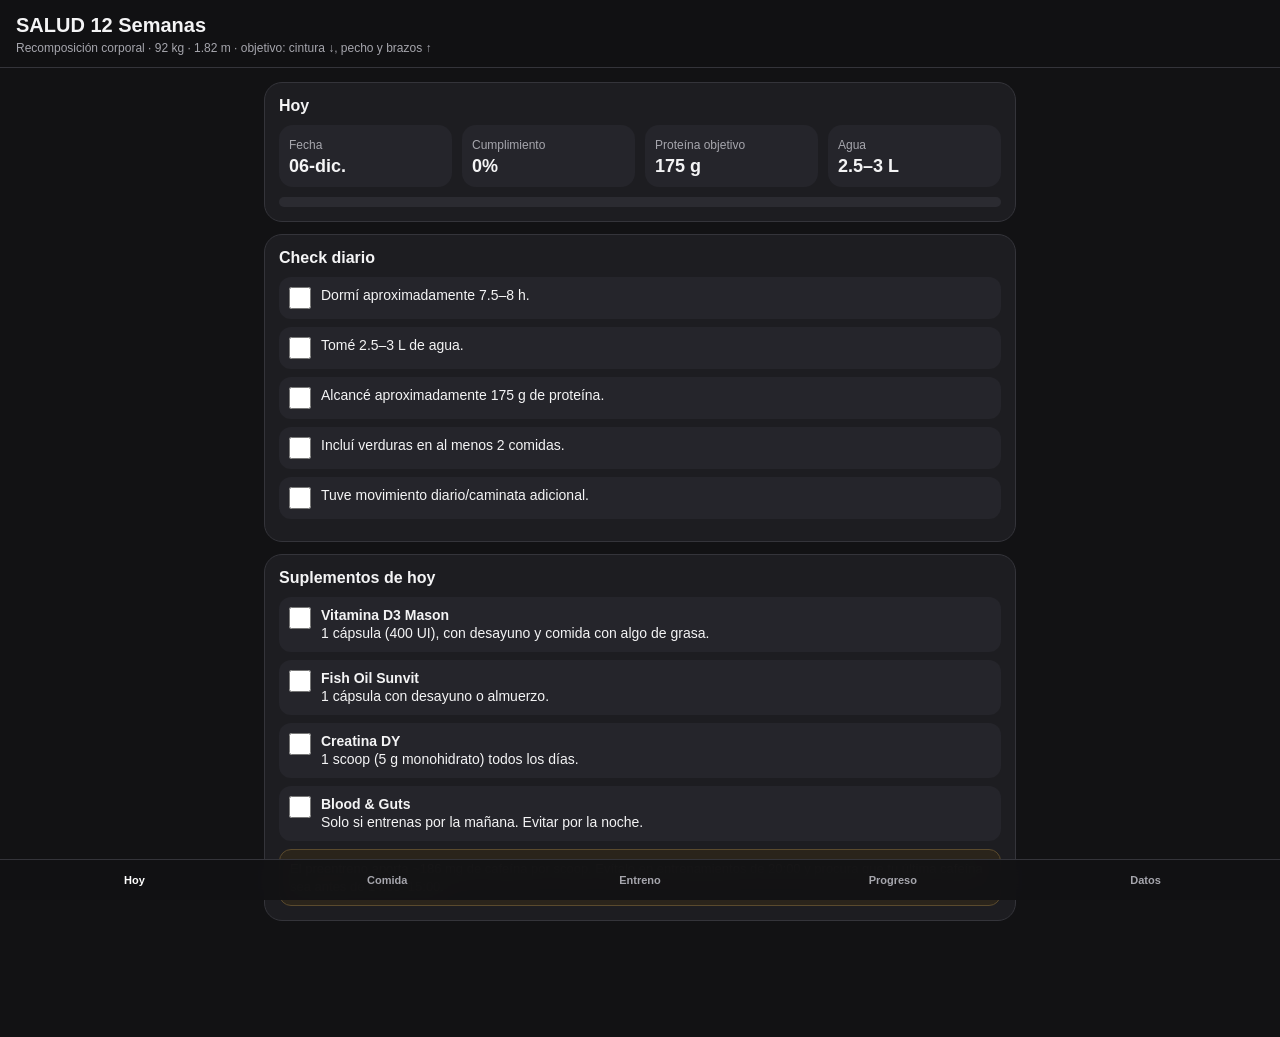
==== index.html @ 6700e254 "Add files via upload" ====
<!doctype html>
<html lang="es">
<head>
<meta charset="utf-8">
<meta name="viewport" content="width=device-width, initial-scale=1, viewport-fit=cover">
<meta name="theme-color" content="#121214">
<link rel="manifest" href="manifest.json">
<link rel="apple-touch-icon" href="icon-192.png">
<title>SALUD 12 Semanas</title>
<style>
:root{
  --bg:#121214; --card:#1d1d21; --card2:#25252b; --text:#f4f4f5; --muted:#a6a6ad;
  --line:#34343a; --accent:#f1f1f1; --good:#c8f7c5; --warn:#ffe39a; --bad:#ffb1b1;
}
*{box-sizing:border-box}
body{margin:0;font-family:-apple-system,BlinkMacSystemFont,"Segoe UI",Roboto,Arial,sans-serif;background:var(--bg);color:var(--text);padding-bottom:90px}
header{position:sticky;top:0;z-index:10;background:rgba(18,18,20,.94);backdrop-filter:blur(12px);padding:calc(14px + env(safe-area-inset-top)) 16px 12px;border-bottom:1px solid var(--line)}
h1{font-size:20px;margin:0 0 4px}
.small{font-size:12px;color:var(--muted)}
main{padding:14px;max-width:780px;margin:auto}
.card{background:var(--card);border:1px solid var(--line);border-radius:18px;padding:14px;margin-bottom:12px}
.card h2{font-size:16px;margin:0 0 10px}
.grid{display:grid;grid-template-columns:repeat(2,1fr);gap:10px}
.grid3{display:grid;grid-template-columns:repeat(3,1fr);gap:8px}
.metric{background:var(--card2);border-radius:14px;padding:10px}
.metric b{display:block;font-size:18px;margin-top:3px}
label{display:block;font-size:13px;color:var(--muted);margin-bottom:5px}
input,select,textarea,button{font:inherit}
input,select,textarea{width:100%;background:#161619;color:var(--text);border:1px solid var(--line);border-radius:12px;padding:11px}
textarea{min-height:76px}
button{border:0;border-radius:12px;padding:11px 14px;background:var(--accent);color:#111;font-weight:700}
button.secondary{background:#2d2d33;color:var(--text);border:1px solid var(--line)}
.row{display:flex;gap:8px;align-items:center}
.row>*{flex:1}
.check{display:flex;align-items:flex-start;gap:10px;background:var(--card2);padding:10px;border-radius:12px;margin:8px 0}
.check input{width:22px;height:22px;margin:0;flex:0 0 auto}
.check span{font-size:14px;line-height:1.25}
.badge{display:inline-block;border-radius:999px;padding:4px 8px;font-size:11px;background:#303038;color:#ddd}
.badge.warn{background:#4b4022;color:var(--warn)}
.progress{height:10px;background:#2b2b31;border-radius:999px;overflow:hidden}
.progress>div{height:100%;background:#f2f2f2;width:0}
.nav{position:fixed;left:0;right:0;bottom:0;background:rgba(18,18,20,.96);backdrop-filter:blur(12px);border-top:1px solid var(--line);display:grid;grid-template-columns:repeat(5,1fr);padding:8px 8px calc(8px + env(safe-area-inset-bottom));z-index:20}
.nav button{background:transparent;color:var(--muted);padding:6px 2px;font-size:11px}
.nav button.active{color:white}
.section{display:none}.section.active{display:block}
table{width:100%;border-collapse:collapse;font-size:13px}
th,td{padding:8px 6px;border-bottom:1px solid var(--line);text-align:left;vertical-align:top}
canvas{width:100%;height:180px;background:#161619;border-radius:12px}
.notice{font-size:13px;line-height:1.35;background:#2a241b;color:#ffe4a8;border:1px solid #5a4a2d;border-radius:12px;padding:10px}
.ok{font-size:13px;line-height:1.35;background:#1d2b1f;color:#d4ffd2;border:1px solid #315737;border-radius:12px;padding:10px}
hr{border:0;border-top:1px solid var(--line);margin:12px 0}
@media(min-width:700px){.grid{grid-template-columns:repeat(4,1fr)}}
</style>
</head>
<body>
<header>
  <h1>SALUD 12 Semanas</h1>
  <div class="small">Recomposición corporal · 92 kg · 1.82 m · objetivo: cintura ↓, pecho y brazos ↑</div>
</header>

<main>
<section id="inicio" class="section active">
  <div class="card">
    <h2>Hoy</h2>
    <div class="grid">
      <div class="metric"><span class="small">Fecha</span><b id="todayLabel">—</b></div>
      <div class="metric"><span class="small">Cumplimiento</span><b id="scoreTxt">0%</b></div>
      <div class="metric"><span class="small">Proteína objetivo</span><b>175 g</b></div>
      <div class="metric"><span class="small">Agua</span><b>2.5–3 L</b></div>
    </div>
    <div style="margin-top:10px" class="progress"><div id="scoreBar"></div></div>
  </div>

  <div class="card">
    <h2>Check diario</h2>
    <div class="check"><input type="checkbox" data-check="sleep"><span>Dormí aproximadamente 7.5–8 h.</span></div>
    <div class="check"><input type="checkbox" data-check="water"><span>Tomé 2.5–3 L de agua.</span></div>
    <div class="check"><input type="checkbox" data-check="protein"><span>Alcancé aproximadamente 175 g de proteína.</span></div>
    <div class="check"><input type="checkbox" data-check="vegetables"><span>Incluí verduras en al menos 2 comidas.</span></div>
    <div class="check"><input type="checkbox" data-check="steps"><span>Tuve movimiento diario/caminata adicional.</span></div>
  </div>

  <div class="card">
    <h2>Suplementos de hoy</h2>
    <div class="check"><input type="checkbox" data-check="d3"><span><b>Vitamina D3 Mason</b><br>1 cápsula (400 UI), con desayuno y comida con algo de grasa.</span></div>
    <div class="check"><input type="checkbox" data-check="fish"><span><b>Fish Oil Sunvit</b><br>1 cápsula con desayuno o almuerzo.</span></div>
    <div class="check"><input type="checkbox" data-check="creatine"><span><b>Creatina DY</b><br>1 scoop (5 g monohidrato) todos los días.</span></div>
    <div id="preWorkoutCard" class="check"><input type="checkbox" data-check="pre"><span><b>Blood & Guts</b><br>Solo si entrenas por la mañana. Evitar por la noche.</span></div>
    <div class="notice">El preentreno aporta ~186 mg de cafeína por scoop. Evítalo en entrenamientos de 20:00 y procura que tu última cafeína sea antes de 14:00–15:00.</div>
  </div>
</section>

<section id="alimentacion" class="section">
  <div class="card">
    <h2>Plan nutricional</h2>
    <div class="grid3">
      <div class="metric"><span class="small">Entreno</span><b>~2600</b><span class="small">kcal</span></div>
      <div class="metric"><span class="small">Descanso</span><b>~2400</b><span class="small">kcal</span></div>
      <div class="metric"><span class="small">Proteína</span><b>175 g</b><span class="small">diarios</span></div>
    </div>
    <p class="small">Punto de partida por 14 días. Ajusta solo según evolución de cintura, rendimiento y peso promedio.</p>
  </div>

  <div class="card">
    <h2>Plantilla diaria</h2>
    <table>
      <tr><th>Momento</th><th>Objetivo / ejemplo</th></tr>
      <tr><td>Preentreno AM</td><td>Plátano; opcional 1–2 tostadas si tienes hambre.</td></tr>
      <tr><td>Desayuno</td><td>3 huevos + 150–200 g claras + 60–80 g avena + fruta. Sin lactosa.</td></tr>
      <tr><td>Almuerzo</td><td>180–200 g proteína + arroz/papa/camote + verduras + grasa saludable.</td></tr>
      <tr><td>Colación</td><td>Atún, huevos, pollo/pavo o yogur alto en proteína sin lactosa.</td></tr>
      <tr><td>Cena</td><td>180–200 g proteína + verduras + carbohidrato moderado.</td></tr>
    </table>
  </div>

  <div class="card">
    <h2>Registro de hoy</h2>
    <label>Proteína estimada (g)</label><input id="proteinInput" type="number" min="0" max="300" placeholder="Ej. 170">
    <label style="margin-top:8px">Agua (L)</label><input id="waterInput" type="number" step="0.1" min="0" max="8" placeholder="Ej. 2.8">
    <label style="margin-top:8px">Notas de alimentación</label><textarea id="foodNotes" placeholder="Qué comiste, hambre, digestión, antojos..."></textarea>
    <button style="margin-top:10px" onclick="saveToday()">Guardar día</button>
  </div>
</section>

<section id="entreno" class="section">
  <div class="card">
    <h2>Sesión de hoy</h2>
    <div class="row">
      <div><label>Entrenamiento</label>
        <select id="workoutSelect" onchange="renderWorkout()">
          <option value="">Descanso / caminar</option>
          <option value="A">A · Pecho + tríceps</option>
          <option value="B">B · Piernas + abdomen</option>
          <option value="C">C · Espalda + bíceps</option>
          <option value="D">D · Pecho + brazos + piernas</option>
        </select>
      </div>
      <div><label>Horario</label>
        <select id="timeSelect" onchange="updatePreworkoutWarning()">
          <option value="am">07:00–09:00</option>
          <option value="pm">20:00–21:00</option>
        </select>
      </div>
    </div>
    <div id="pwWarn" class="ok" style="margin-top:10px">Entreno AM: el preentreno puede usarse si lo toleras.</div>
    <div id="workoutBox" style="margin-top:10px"></div>
  </div>

  <div class="card">
    <h2>Regla de progresión</h2>
    <p class="small">Semanas 1–2: técnica, deja 2–3 repeticiones en reserva. Semanas 3–6: suma repeticiones. Semana 7: descarga 30–40%. Semanas 8–11: segundo bloque. Semana 12: evaluación.</p>
    <div class="notice">Si reaparece dolor agudo en el hombro izquierdo, pérdida de fuerza o dolor nocturno, suspende el movimiento que lo provoca y busca evaluación profesional.</div>
  </div>
</section>

<section id="progreso" class="section">
  <div class="card">
    <h2>Registrar progreso</h2>
    <div class="row">
      <div><label>Peso (kg)</label><input id="weightInput" type="number" step="0.1" placeholder="92.0"></div>
      <div><label>Cintura (cm)</label><input id="waistInput" type="number" step="0.1" placeholder="75.0"></div>
    </div>
    <label style="margin-top:8px">Flexiones máximas con buena técnica</label><input id="pushupInput" type="number" min="0" placeholder="Ej. 18">
    <button style="margin-top:10px" onclick="addProgress()">Agregar registro</button>
  </div>
  <div class="card">
    <h2>Tendencia</h2>
    <canvas id="chart" width="700" height="220"></canvas>
    <div id="trendText" class="small" style="margin-top:8px">Aún no hay suficientes registros.</div>
  </div>
  <div class="card">
    <h2>Últimos registros</h2>
    <div id="history"></div>
  </div>
</section>

<section id="datos" class="section">
  <div class="card">
    <h2>Configuración</h2>
    <label>Meta de proteína (g/día)</label><input id="proteinTarget" type="number" value="175">
    <label style="margin-top:8px">Meta de agua (L/día)</label><input id="waterTarget" type="number" step="0.1" value="2.7">
    <button style="margin-top:10px" onclick="saveSettings()">Guardar metas</button>
  </div>
  <div class="card">
    <h2>Exportar / respaldo</h2>
    <p class="small">Los datos se guardan localmente en tu iPhone/navegador. Puedes descargar un respaldo JSON.</p>
    <div class="row">
      <button onclick="exportData()">Exportar</button>
      <button class="secondary" onclick="resetData()">Reiniciar</button>
    </div>
  </div>
  <div class="card">
    <h2>Medición de cintura</h2>
    <p class="small">Mide por la mañana, abdomen relajado, a la altura del ombligo, después de una exhalación normal. Haz 3 lecturas y usa el promedio.</p>
  </div>
</section>
</main>

<div class="nav">
  <button class="active" data-tab="inicio">Hoy</button>
  <button data-tab="alimentacion">Comida</button>
  <button data-tab="entreno">Entreno</button>
  <button data-tab="progreso">Progreso</button>
  <button data-tab="datos">Datos</button>
</div>

<script>
const workouts = {
 A:[
  ["Flexiones","4 × 8–20"],["Press de piso con mancuernas","4 × 10–15"],["Flexiones con pies elevados","3 × 8–15"],
  ["Press cerrado con mancuernas/barra","3 × 10–15"],["Flexiones cerradas","3 × 8–15"],["Crunch inverso","3 × 12–20"]
 ],
 B:[
  ["Sentadilla goblet","4 × 12–20"],["Peso muerto rumano","4 × 10–15"],["Bulgarian split squat","3 × 8–12/pierna"],
  ["Puente de glúteo","3 × 15–20"],["Pantorrillas","4 × 15–25"],["Plancha","3 × 30–60 s"],["Crunch inverso","3 × 12–20"]
 ],
 C:[
  ["Remo a una mano","4 × 10–15"],["Remo con barra","4 × 10–15"],["Curl mancuernas","4 × 8–15"],
  ["Curl martillo","3 × 8–12"],["Curl con barra","3 × 10–15"],["Flexiones escapulares","3 × 12–15"],["Plancha lateral","3 × 30–45 s/lado"]
 ],
 D:[
  ["Flexiones lentas (3 s bajada)","4 × 10–20"],["Press de piso con mancuernas","3 × 12–20"],["Bulgarian split squat","3 × 10–15/pierna"],
  ["Peso muerto rumano","3 × 12–15"],["Curl bíceps","3 × 10–15"],["Flexiones cerradas","3 × 8–15"],["Core","3 series"]
 ]
};

const key = d => "salud_day_"+d;
const isoToday = () => new Date().toISOString().slice(0,10);

function loadDay(){
 const d=isoToday(), data=JSON.parse(localStorage.getItem(key(d))||"{}");
 document.getElementById("todayLabel").textContent=new Date().toLocaleDateString("es-PE",{day:"2-digit",month:"short"});
 document.querySelectorAll("[data-check]").forEach(el=>el.checked=!!data.checks?.[el.dataset.check]);
 document.getElementById("proteinInput").value=data.protein||"";
 document.getElementById("waterInput").value=data.water||"";
 document.getElementById("foodNotes").value=data.notes||"";
 document.getElementById("workoutSelect").value=data.workout||"";
 document.getElementById("timeSelect").value=data.time||"am";
 updateScore();
 renderWorkout();
 updatePreworkoutWarning();
}
function currentDayData(){
 const d=isoToday(), old=JSON.parse(localStorage.getItem(key(d))||"{}");
 const checks={};
 document.querySelectorAll("[data-check]").forEach(el=>checks[el.dataset.check]=el.checked);
 return {...old,checks,
   protein:+document.getElementById("proteinInput").value||0,
   water:+document.getElementById("waterInput").value||0,
   notes:document.getElementById("foodNotes").value,
   workout:document.getElementById("workoutSelect").value,
   time:document.getElementById("timeSelect").value
 };
}
function saveToday(){
 localStorage.setItem(key(isoToday()),JSON.stringify(currentDayData()));
 updateScore(); alert("Día guardado.");
}
document.addEventListener("change",e=>{
 if(e.target.matches("[data-check]")){
  localStorage.setItem(key(isoToday()),JSON.stringify(currentDayData())); updateScore();
 }
});
function updateScore(){
 const all=[...document.querySelectorAll("[data-check]")], done=all.filter(x=>x.checked).length;
 const pct=Math.round(done/all.length*100);
 document.getElementById("scoreTxt").textContent=pct+"%";
 document.getElementById("scoreBar").style.width=pct+"%";
}
function renderWorkout(){
 const w=document.getElementById("workoutSelect").value, box=document.getElementById("workoutBox");
 if(!w){box.innerHTML='<div class="small">Día de descanso: caminata suave y movilidad.</div>';return}
 box.innerHTML='<table><tr><th>Ejercicio</th><th>Trabajo</th></tr>'+workouts[w].map(x=>`<tr><td>${x[0]}</td><td>${x[1]}</td></tr>`).join("")+'</table>';
}
function updatePreworkoutWarning(){
 const pm=document.getElementById("timeSelect").value==="pm";
 const el=document.getElementById("pwWarn");
 el.className=pm?"notice":"ok";
 el.textContent=pm?"Entreno PM: no uses Blood & Guts; puede interferir con tu sueño.":"Entreno AM: el preentreno puede usarse si lo toleras.";
}
function addProgress(){
 const rec={date:isoToday(),weight:+document.getElementById("weightInput").value||null,waist:+document.getElementById("waistInput").value||null,pushups:+document.getElementById("pushupInput").value||null};
 if(!rec.weight && !rec.waist && !rec.pushups){alert("Ingresa al menos un dato.");return}
 const arr=JSON.parse(localStorage.getItem("salud_progress")||"[]");
 arr.push(rec); localStorage.setItem("salud_progress",JSON.stringify(arr));
 document.getElementById("weightInput").value=""; document.getElementById("waistInput").value=""; document.getElementById("pushupInput").value="";
 renderProgress();
}
function renderProgress(){
 const arr=JSON.parse(localStorage.getItem("salud_progress")||"[]").slice(-12);
 document.getElementById("history").innerHTML=arr.length?'<table><tr><th>Fecha</th><th>kg</th><th>cm</th><th>Flex.</th></tr>'+arr.slice().reverse().map(r=>`<tr><td>${r.date}</td><td>${r.weight??"—"}</td><td>${r.waist??"—"}</td><td>${r.pushups??"—"}</td></tr>`).join("")+'</table>':'<div class="small">Sin registros.</div>';
 drawChart(arr);
 const valid=arr.filter(r=>r.waist);
 if(valid.length>=2){
  const diff=(valid[valid.length-1].waist-valid[0].waist).toFixed(1);
  document.getElementById("trendText").textContent=`Cambio de cintura en registros visibles: ${diff>0?"+":""}${diff} cm.`;
 }
}
function drawChart(arr){
 const c=document.getElementById("chart"),ctx=c.getContext("2d");
 ctx.clearRect(0,0,c.width,c.height); ctx.fillStyle="#161619"; ctx.fillRect(0,0,c.width,c.height);
 const vals=arr.filter(r=>r.waist).map(r=>r.waist);
 if(vals.length<2){ctx.fillStyle="#a6a6ad";ctx.font="18px sans-serif";ctx.fillText("Registra al menos 2 medidas de cintura",40,110);return}
 const min=Math.min(...vals)-1,max=Math.max(...vals)+1,pad=40;
 ctx.strokeStyle="#555";ctx.beginPath();ctx.moveTo(pad,pad);ctx.lineTo(pad,c.height-pad);ctx.lineTo(c.width-pad,c.height-pad);ctx.stroke();
 ctx.strokeStyle="#f4f4f5";ctx.lineWidth=3;ctx.beginPath();
 vals.forEach((v,i)=>{const x=pad+i*(c.width-2*pad)/(vals.length-1);const y=c.height-pad-(v-min)*(c.height-2*pad)/(max-min);i?ctx.lineTo(x,y):ctx.moveTo(x,y)});
 ctx.stroke();
}
function saveSettings(){
 localStorage.setItem("salud_settings",JSON.stringify({protein:+document.getElementById("proteinTarget").value,water:+document.getElementById("waterTarget").value})); alert("Metas guardadas.");
}
function exportData(){
 const payload={progress:JSON.parse(localStorage.getItem("salud_progress")||"[]"),settings:JSON.parse(localStorage.getItem("salud_settings")||"{}"),days:{}};
 for(let i=0;i<localStorage.length;i++){const k=localStorage.key(i);if(k.startsWith("salud_day_"))payload.days[k.replace("salud_day_","")]=JSON.parse(localStorage.getItem(k))}
 const blob=new Blob([JSON.stringify(payload,null,2)],{type:"application/json"});
 const a=document.createElement("a");a.href=URL.createObjectURL(blob);a.download="salud-respaldo.json";a.click();
}
function resetData(){
 if(confirm("¿Eliminar todos los datos guardados en esta app?")){
  Object.keys(localStorage).filter(k=>k.startsWith("salud_")).forEach(k=>localStorage.removeItem(k));
  location.reload();
 }
}
document.querySelectorAll(".nav button").forEach(b=>b.onclick=()=>{
 document.querySelectorAll(".nav button").forEach(x=>x.classList.remove("active"));b.classList.add("active");
 document.querySelectorAll(".section").forEach(x=>x.classList.remove("active"));document.getElementById(b.dataset.tab).classList.add("active");
 if(b.dataset.tab==="progreso")renderProgress();
});
if("serviceWorker" in navigator){navigator.serviceWorker.register("./sw.js").catch(()=>{})}
loadDay(); renderProgress();
</script>
</body>
</html>
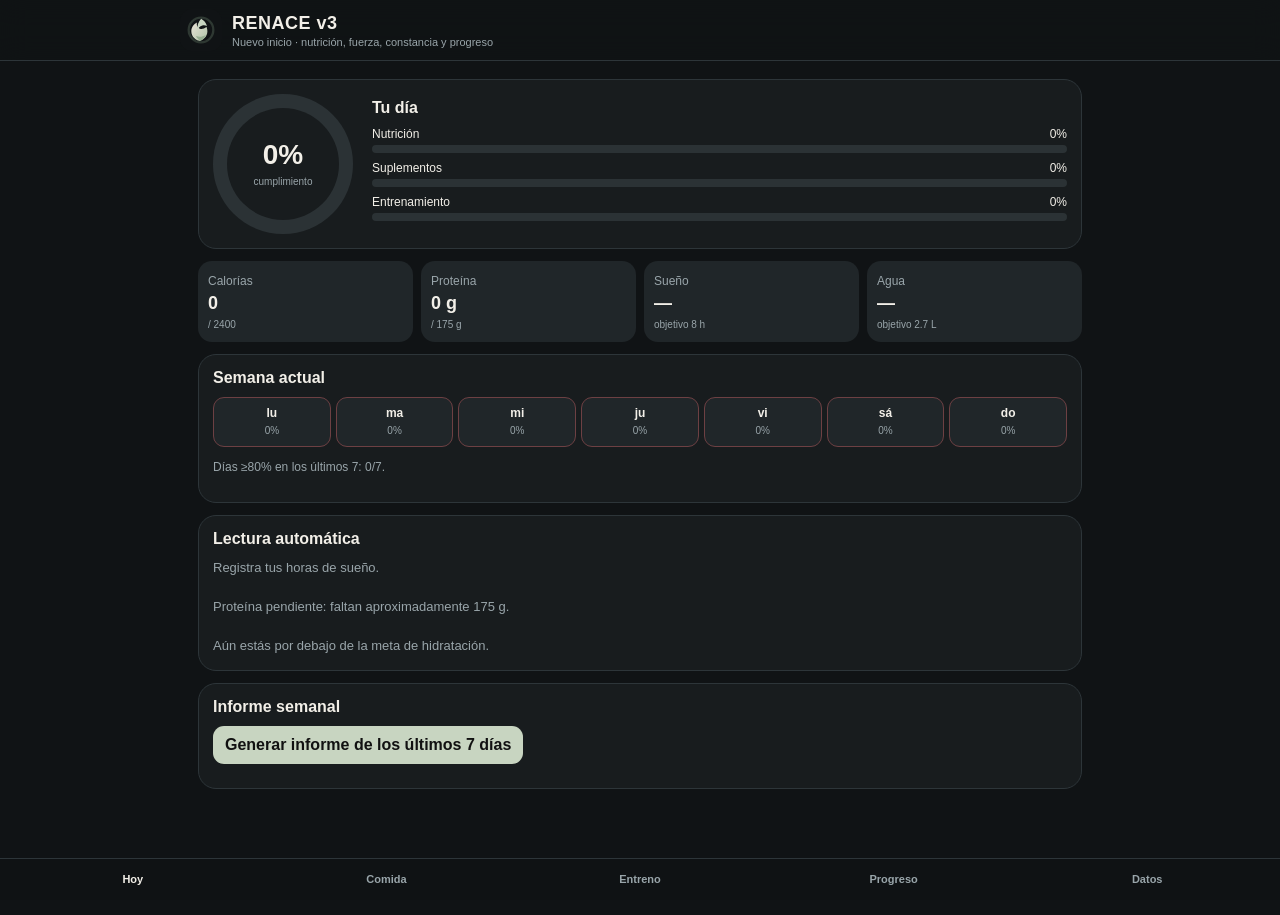
==== commit 7af81e3b: "Add files via upload" ====
--- a/index.html
+++ b/index.html
@@ -3,332 +3,612 @@
 <head>
 <meta charset="utf-8">
 <meta name="viewport" content="width=device-width, initial-scale=1, viewport-fit=cover">
-<meta name="theme-color" content="#121214">
+<meta name="theme-color" content="#101315">
 <link rel="manifest" href="manifest.json">
 <link rel="apple-touch-icon" href="icon-192.png">
-<title>SALUD 12 Semanas</title>
+<title>RENACE v3</title>
 <style>
 :root{
-  --bg:#121214; --card:#1d1d21; --card2:#25252b; --text:#f4f4f5; --muted:#a6a6ad;
-  --line:#34343a; --accent:#f1f1f1; --good:#c8f7c5; --warn:#ffe39a; --bad:#ffb1b1;
+  --bg:#101315;--card:#181c1e;--card2:#202629;--card3:#14181a;--line:#2d3539;
+  --txt:#f2efe8;--muted:#99a5aa;--sage:#c8d5c1;--sage2:#9fb39a;--sand:#dfd4c3;
+  --blue:#9fb9c8;--warn:#edc875;--bad:#e59b9b;--good:#b8d8b2;
 }
 *{box-sizing:border-box}
-body{margin:0;font-family:-apple-system,BlinkMacSystemFont,"Segoe UI",Roboto,Arial,sans-serif;background:var(--bg);color:var(--text);padding-bottom:90px}
-header{position:sticky;top:0;z-index:10;background:rgba(18,18,20,.94);backdrop-filter:blur(12px);padding:calc(14px + env(safe-area-inset-top)) 16px 12px;border-bottom:1px solid var(--line)}
-h1{font-size:20px;margin:0 0 4px}
-.small{font-size:12px;color:var(--muted)}
-main{padding:14px;max-width:780px;margin:auto}
+body{margin:0;font-family:-apple-system,BlinkMacSystemFont,"Segoe UI",Roboto,Arial,sans-serif;background:var(--bg);color:var(--txt);padding-bottom:96px}
+header{position:sticky;top:0;z-index:20;background:rgba(16,19,21,.95);backdrop-filter:blur(14px);border-bottom:1px solid var(--line);padding:calc(9px + env(safe-area-inset-top)) 14px 9px}
+.brand{max-width:920px;margin:auto;display:flex;align-items:center;gap:10px}.brand img{width:42px;height:42px;border-radius:12px}.brand h1{margin:0;font-size:18px;letter-spacing:.5px}.brand p{margin:2px 0 0;color:var(--muted);font-size:11px}
+main{max-width:920px;margin:auto;padding:13px}.section{display:none}.section.active{display:block}
 .card{background:var(--card);border:1px solid var(--line);border-radius:18px;padding:14px;margin-bottom:12px}
-.card h2{font-size:16px;margin:0 0 10px}
-.grid{display:grid;grid-template-columns:repeat(2,1fr);gap:10px}
-.grid3{display:grid;grid-template-columns:repeat(3,1fr);gap:8px}
-.metric{background:var(--card2);border-radius:14px;padding:10px}
-.metric b{display:block;font-size:18px;margin-top:3px}
-label{display:block;font-size:13px;color:var(--muted);margin-bottom:5px}
-input,select,textarea,button{font:inherit}
-input,select,textarea{width:100%;background:#161619;color:var(--text);border:1px solid var(--line);border-radius:12px;padding:11px}
-textarea{min-height:76px}
-button{border:0;border-radius:12px;padding:11px 14px;background:var(--accent);color:#111;font-weight:700}
-button.secondary{background:#2d2d33;color:var(--text);border:1px solid var(--line)}
-.row{display:flex;gap:8px;align-items:center}
-.row>*{flex:1}
-.check{display:flex;align-items:flex-start;gap:10px;background:var(--card2);padding:10px;border-radius:12px;margin:8px 0}
-.check input{width:22px;height:22px;margin:0;flex:0 0 auto}
-.check span{font-size:14px;line-height:1.25}
-.badge{display:inline-block;border-radius:999px;padding:4px 8px;font-size:11px;background:#303038;color:#ddd}
-.badge.warn{background:#4b4022;color:var(--warn)}
-.progress{height:10px;background:#2b2b31;border-radius:999px;overflow:hidden}
-.progress>div{height:100%;background:#f2f2f2;width:0}
-.nav{position:fixed;left:0;right:0;bottom:0;background:rgba(18,18,20,.96);backdrop-filter:blur(12px);border-top:1px solid var(--line);display:grid;grid-template-columns:repeat(5,1fr);padding:8px 8px calc(8px + env(safe-area-inset-bottom));z-index:20}
-.nav button{background:transparent;color:var(--muted);padding:6px 2px;font-size:11px}
-.nav button.active{color:white}
-.section{display:none}.section.active{display:block}
-table{width:100%;border-collapse:collapse;font-size:13px}
-th,td{padding:8px 6px;border-bottom:1px solid var(--line);text-align:left;vertical-align:top}
-canvas{width:100%;height:180px;background:#161619;border-radius:12px}
-.notice{font-size:13px;line-height:1.35;background:#2a241b;color:#ffe4a8;border:1px solid #5a4a2d;border-radius:12px;padding:10px}
-.ok{font-size:13px;line-height:1.35;background:#1d2b1f;color:#d4ffd2;border:1px solid #315737;border-radius:12px;padding:10px}
-hr{border:0;border-top:1px solid var(--line);margin:12px 0}
-@media(min-width:700px){.grid{grid-template-columns:repeat(4,1fr)}}
+.subcard{background:var(--card2);border-radius:14px;padding:11px;margin:8px 0}
+h2{font-size:16px;margin:0 0 10px}h3{font-size:14px;margin:10px 0 8px}.small{font-size:12px;color:var(--muted);line-height:1.42}
+.grid2{display:grid;grid-template-columns:1fr 1fr;gap:9px}.grid3{display:grid;grid-template-columns:repeat(3,1fr);gap:8px}.grid4{display:grid;grid-template-columns:repeat(2,1fr);gap:8px}
+.metric{background:var(--card2);border-radius:14px;padding:10px;min-height:72px}.metric b{display:block;font-size:18px;margin-top:3px}.metric span:last-child{font-size:10px;color:var(--muted)}
+.row{display:flex;gap:8px;align-items:end}.row>*{flex:1}
+label{display:block;color:var(--muted);font-size:12px;margin-bottom:5px}
+input,select,textarea,button{font:inherit}input,select,textarea{width:100%;background:#111517;color:var(--txt);border:1px solid var(--line);border-radius:11px;padding:10px}textarea{min-height:68px}
+button{border:0;border-radius:11px;padding:10px 12px;background:var(--sage);color:#111;font-weight:700}
+button.secondary{background:#272e31;color:var(--txt);border:1px solid var(--line)}button.danger{background:#382324;color:#ffdede}
+button.mini{padding:6px 8px;font-size:11px}
+.nav{position:fixed;bottom:0;left:0;right:0;z-index:30;display:grid;grid-template-columns:repeat(5,1fr);background:rgba(16,19,21,.97);backdrop-filter:blur(14px);border-top:1px solid var(--line);padding:7px 6px calc(8px + env(safe-area-inset-bottom))}
+.nav button{background:transparent;color:var(--muted);font-size:11px;padding:7px 2px}.nav button.active{color:var(--txt)}
+.ringwrap{display:grid;grid-template-columns:145px 1fr;gap:14px;align-items:center}
+.ring{width:140px;height:140px;border-radius:50%;display:grid;place-items:center;background:conic-gradient(var(--sage) 0deg,#2b3235 0deg);position:relative}.ring:after{content:"";position:absolute;inset:14px;border-radius:50%;background:var(--card)}.ring .inside{z-index:1;text-align:center}.ring .inside b{display:block;font-size:28px}.ring .inside span{font-size:10px;color:var(--muted)}
+.kpi{margin:8px 0}.kpihead{display:flex;justify-content:space-between;font-size:12px;margin-bottom:4px}.bar{height:8px;border-radius:999px;background:#2b3235;overflow:hidden}.bar>div{height:100%;width:0;background:var(--sage)}
+.check{display:flex;gap:9px;align-items:flex-start;background:var(--card2);border-radius:12px;padding:10px;margin:7px 0}.check input{width:22px;height:22px;flex:0 0 auto;margin:0}.check span{font-size:13px;line-height:1.35}
+.notice{padding:10px;border-radius:12px;background:#2a2418;border:1px solid #5b4a2a;color:#ffe1a2;font-size:12px;line-height:1.35}.ok{padding:10px;border-radius:12px;background:#1c2a20;border:1px solid #35533c;color:#daf4d8;font-size:12px}.bad{padding:10px;border-radius:12px;background:#301e20;border:1px solid #653b3f;color:#ffd3d3;font-size:12px}
+.foodrow,.histrow{display:grid;grid-template-columns:1fr auto auto;gap:8px;align-items:center;padding:9px 0;border-bottom:1px solid var(--line);font-size:13px}.foodrow small{color:var(--muted)}.trash{background:#2f2022;color:#f0b7b7;padding:6px 8px}
+table{width:100%;border-collapse:collapse;font-size:12px}th,td{padding:8px 6px;border-bottom:1px solid var(--line);text-align:left;vertical-align:top}
+canvas{width:100%;height:190px;background:#111517;border-radius:12px}
+.timer{font-size:34px;font-weight:800;letter-spacing:1px;text-align:center;padding:8px}.timerBtns{display:grid;grid-template-columns:repeat(4,1fr);gap:6px}
+.setrow{display:grid;grid-template-columns:1fr 1fr 1fr auto;gap:6px;align-items:center;margin:6px 0}.setrow input{padding:8px}.setrow button{padding:7px 8px}
+.weekgrid{display:grid;grid-template-columns:repeat(7,1fr);gap:5px}.daydot{background:var(--card2);border:1px solid var(--line);border-radius:11px;padding:8px 4px;text-align:center}.daydot b{display:block;font-size:12px}.daydot span{font-size:10px;color:var(--muted)}.daydot.good{border-color:#507058}.daydot.mid{border-color:#6f613e}.daydot.low{border-color:#6d4043}
+.planweek{display:flex;gap:6px;overflow:auto;padding-bottom:4px}.weekchip{min-width:58px;background:#22282b;border:1px solid var(--line);border-radius:11px;padding:8px;text-align:center;font-size:11px}.weekchip.active{background:#303b33;border-color:#58705c}
+.photoGrid{display:grid;grid-template-columns:repeat(3,1fr);gap:8px}.photoCard{background:var(--card2);border-radius:12px;padding:8px;text-align:center}.photoCard img{width:100%;aspect-ratio:3/4;object-fit:cover;border-radius:9px;background:#101315}.photoCard span{font-size:10px;color:var(--muted)}
+.reportbox{white-space:pre-line;font-size:13px;line-height:1.5}
+.pill{display:inline-block;border-radius:999px;background:#2c342f;color:#dce8d8;padding:4px 8px;font-size:10px}
+@media(min-width:760px){main{padding:18px}.grid4{grid-template-columns:repeat(4,1fr)}}
 </style>
 </head>
 <body>
-<header>
-  <h1>SALUD 12 Semanas</h1>
-  <div class="small">Recomposición corporal · 92 kg · 1.82 m · objetivo: cintura ↓, pecho y brazos ↑</div>
-</header>
+<header><div class="brand"><img src="logo.svg"><div><h1>RENACE v3</h1><p>Nuevo inicio · nutrición, fuerza, constancia y progreso</p></div></div></header>
 
 <main>
-<section id="inicio" class="section active">
-  <div class="card">
-    <h2>Hoy</h2>
-    <div class="grid">
-      <div class="metric"><span class="small">Fecha</span><b id="todayLabel">—</b></div>
-      <div class="metric"><span class="small">Cumplimiento</span><b id="scoreTxt">0%</b></div>
-      <div class="metric"><span class="small">Proteína objetivo</span><b>175 g</b></div>
-      <div class="metric"><span class="small">Agua</span><b>2.5–3 L</b></div>
-    </div>
-    <div style="margin-top:10px" class="progress"><div id="scoreBar"></div></div>
-  </div>
-
-  <div class="card">
-    <h2>Check diario</h2>
-    <div class="check"><input type="checkbox" data-check="sleep"><span>Dormí aproximadamente 7.5–8 h.</span></div>
-    <div class="check"><input type="checkbox" data-check="water"><span>Tomé 2.5–3 L de agua.</span></div>
-    <div class="check"><input type="checkbox" data-check="protein"><span>Alcancé aproximadamente 175 g de proteína.</span></div>
-    <div class="check"><input type="checkbox" data-check="vegetables"><span>Incluí verduras en al menos 2 comidas.</span></div>
-    <div class="check"><input type="checkbox" data-check="steps"><span>Tuve movimiento diario/caminata adicional.</span></div>
-  </div>
-
-  <div class="card">
-    <h2>Suplementos de hoy</h2>
-    <div class="check"><input type="checkbox" data-check="d3"><span><b>Vitamina D3 Mason</b><br>1 cápsula (400 UI), con desayuno y comida con algo de grasa.</span></div>
-    <div class="check"><input type="checkbox" data-check="fish"><span><b>Fish Oil Sunvit</b><br>1 cápsula con desayuno o almuerzo.</span></div>
-    <div class="check"><input type="checkbox" data-check="creatine"><span><b>Creatina DY</b><br>1 scoop (5 g monohidrato) todos los días.</span></div>
-    <div id="preWorkoutCard" class="check"><input type="checkbox" data-check="pre"><span><b>Blood & Guts</b><br>Solo si entrenas por la mañana. Evitar por la noche.</span></div>
-    <div class="notice">El preentreno aporta ~186 mg de cafeína por scoop. Evítalo en entrenamientos de 20:00 y procura que tu última cafeína sea antes de 14:00–15:00.</div>
+<!-- HOY -->
+<section id="hoy" class="section active">
+  <div class="card">
+    <div class="ringwrap">
+      <div class="ring" id="mainRing"><div class="inside"><b id="dayPct">0%</b><span>cumplimiento</span></div></div>
+      <div>
+        <h2>Tu día</h2>
+        <div class="kpi"><div class="kpihead"><span>Nutrición</span><span id="nutritionPctTxt">0%</span></div><div class="bar"><div id="nutritionBar"></div></div></div>
+        <div class="kpi"><div class="kpihead"><span>Suplementos</span><span id="suppPctTxt">0%</span></div><div class="bar"><div id="suppBar"></div></div></div>
+        <div class="kpi"><div class="kpihead"><span>Entrenamiento</span><span id="trainPctTxt">0%</span></div><div class="bar"><div id="trainBar"></div></div></div>
+      </div>
+    </div>
+  </div>
+
+  <div class="grid4">
+    <div class="metric"><span class="small">Calorías</span><b id="todayKcal">0</b><span id="todayKcalGoal">/ objetivo</span></div>
+    <div class="metric"><span class="small">Proteína</span><b id="todayProtein">0 g</b><span id="todayProteinGoal">/ objetivo</span></div>
+    <div class="metric"><span class="small">Sueño</span><b id="todaySleep">—</b><span id="sleepGoalTxt">objetivo</span></div>
+    <div class="metric"><span class="small">Agua</span><b id="todayWater">—</b><span id="waterGoalTxt">objetivo</span></div>
+  </div>
+
+  <div class="card" style="margin-top:12px">
+    <h2>Semana actual</h2>
+    <div id="weekDots" class="weekgrid"></div>
+    <p id="streakTxt" class="small"></p>
+  </div>
+
+  <div class="card">
+    <h2>Lectura automática</h2>
+    <div id="todayAdvice" class="reportbox small">Registra datos para construir tu lectura diaria.</div>
+  </div>
+
+  <div class="card">
+    <h2>Informe semanal</h2>
+    <button onclick="generateWeeklyReport()">Generar informe de los últimos 7 días</button>
+    <div id="weeklyReport" class="reportbox" style="margin-top:10px"></div>
   </div>
 </section>
 
-<section id="alimentacion" class="section">
-  <div class="card">
-    <h2>Plan nutricional</h2>
-    <div class="grid3">
-      <div class="metric"><span class="small">Entreno</span><b>~2600</b><span class="small">kcal</span></div>
-      <div class="metric"><span class="small">Descanso</span><b>~2400</b><span class="small">kcal</span></div>
-      <div class="metric"><span class="small">Proteína</span><b>175 g</b><span class="small">diarios</span></div>
-    </div>
-    <p class="small">Punto de partida por 14 días. Ajusta solo según evolución de cintura, rendimiento y peso promedio.</p>
-  </div>
-
-  <div class="card">
-    <h2>Plantilla diaria</h2>
-    <table>
-      <tr><th>Momento</th><th>Objetivo / ejemplo</th></tr>
-      <tr><td>Preentreno AM</td><td>Plátano; opcional 1–2 tostadas si tienes hambre.</td></tr>
-      <tr><td>Desayuno</td><td>3 huevos + 150–200 g claras + 60–80 g avena + fruta. Sin lactosa.</td></tr>
-      <tr><td>Almuerzo</td><td>180–200 g proteína + arroz/papa/camote + verduras + grasa saludable.</td></tr>
-      <tr><td>Colación</td><td>Atún, huevos, pollo/pavo o yogur alto en proteína sin lactosa.</td></tr>
-      <tr><td>Cena</td><td>180–200 g proteína + verduras + carbohidrato moderado.</td></tr>
-    </table>
-  </div>
-
-  <div class="card">
-    <h2>Registro de hoy</h2>
-    <label>Proteína estimada (g)</label><input id="proteinInput" type="number" min="0" max="300" placeholder="Ej. 170">
-    <label style="margin-top:8px">Agua (L)</label><input id="waterInput" type="number" step="0.1" min="0" max="8" placeholder="Ej. 2.8">
-    <label style="margin-top:8px">Notas de alimentación</label><textarea id="foodNotes" placeholder="Qué comiste, hambre, digestión, antojos..."></textarea>
-    <button style="margin-top:10px" onclick="saveToday()">Guardar día</button>
+<!-- COMIDA -->
+<section id="comida" class="section">
+  <div class="card">
+    <h2>Recuperación e hidratación</h2>
+    <div class="grid2">
+      <div><label>Horas de sueño</label><input id="sleepHours" type="number" step="0.25" min="0" max="16" placeholder="7.5"></div>
+      <div><label>Agua ingerida (L)</label><input id="waterLiters" type="number" step="0.1" min="0" max="10" placeholder="2.7"></div>
+    </div>
+    <button style="margin-top:10px" onclick="saveBasics()">Guardar</button>
+  </div>
+
+  <div class="card">
+    <h2>Agregar alimento</h2>
+    <div class="row">
+      <div><label>Alimento</label><select id="foodSelect" onchange="syncFood()"></select></div>
+      <div><label>Cantidad (g/ml)</label><input id="foodQty" type="number" step="1" min="1" placeholder="100"></div>
+    </div>
+    <div class="row" style="margin-top:8px">
+      <div><label>Comida</label><select id="mealType"><option>Desayuno</option><option>Almuerzo</option><option>Colación</option><option>Cena</option></select></div>
+      <div><label>Nombre personalizado</label><input id="customFoodName" placeholder="Opcional"></div>
+    </div>
+    <div class="grid4" style="margin-top:8px">
+      <div><label>Kcal /100</label><input id="foodKcal100" type="number"></div>
+      <div><label>Prot. /100</label><input id="foodProt100" type="number" step="0.1"></div>
+      <div><label>Carb. /100</label><input id="foodCarb100" type="number" step="0.1"></div>
+      <div><label>Grasa /100</label><input id="foodFat100" type="number" step="0.1"></div>
+    </div>
+    <button style="margin-top:10px" onclick="addFood()">Agregar ingesta</button>
+    <p class="small">En productos envasados, usa los datos de la etiqueta. Las cifras precargadas son referencias generales.</p>
+  </div>
+
+  <div class="card">
+    <h2>Macros del día</h2>
+    <div class="grid4">
+      <div class="metric"><span>kcal</span><b id="macroKcal">0</b><span id="macroKcalGoal"></span></div>
+      <div class="metric"><span>proteína</span><b id="macroProtein">0 g</b><span id="macroProteinGoal"></span></div>
+      <div class="metric"><span>carbohidratos</span><b id="macroCarbs">0 g</b><span id="macroCarbsGoal"></span></div>
+      <div class="metric"><span>grasas</span><b id="macroFat">0 g</b><span id="macroFatGoal"></span></div>
+    </div>
+    <div id="foodList" style="margin-top:8px"></div>
+  </div>
+
+  <div class="card">
+    <h2>Menú semanal sugerido</h2>
+    <div class="row">
+      <div><label>Tipo de día</label><select id="menuDayType"><option value="train">Entrenamiento</option><option value="rest">Descanso</option></select></div>
+      <div><label>Preferencia</label><select id="menuPreference"><option value="balanced">Balanceado</option><option value="simple">Muy simple</option><option value="portable">Portable / trabajo</option></select></div>
+    </div>
+    <button style="margin-top:10px" onclick="generateMenu()">Generar menú del día</button>
+    <div id="menuOutput" class="reportbox" style="margin-top:10px"></div>
+  </div>
+
+  <div class="card">
+    <h2>Suplementos</h2>
+    <div class="check"><input type="checkbox" data-supp="d3"><span><b>D3 Mason</b><br>1 cápsula con una comida.</span></div>
+    <div class="check"><input type="checkbox" data-supp="fish"><span><b>Fish Oil Sunvit</b><br>1 cápsula con desayuno o almuerzo.</span></div>
+    <div class="check"><input type="checkbox" data-supp="creatine"><span><b>Creatina DY</b><br>1 scoop (5 g) todos los días.</span></div>
+    <div class="check"><input type="checkbox" data-supp="pre"><span><b>Blood & Guts</b><br>Solo en entrenamiento matutino.</span></div>
   </div>
 </section>
 
+<!-- ENTRENO -->
 <section id="entreno" class="section">
+  <div class="card">
+    <h2>Programa 12 semanas</h2>
+    <div id="planWeeks" class="planweek"></div>
+    <div id="weekPlanInfo" class="small" style="margin-top:8px"></div>
+  </div>
+
   <div class="card">
     <h2>Sesión de hoy</h2>
     <div class="row">
-      <div><label>Entrenamiento</label>
-        <select id="workoutSelect" onchange="renderWorkout()">
-          <option value="">Descanso / caminar</option>
-          <option value="A">A · Pecho + tríceps</option>
-          <option value="B">B · Piernas + abdomen</option>
-          <option value="C">C · Espalda + bíceps</option>
-          <option value="D">D · Pecho + brazos + piernas</option>
-        </select>
-      </div>
-      <div><label>Horario</label>
-        <select id="timeSelect" onchange="updatePreworkoutWarning()">
-          <option value="am">07:00–09:00</option>
-          <option value="pm">20:00–21:00</option>
-        </select>
-      </div>
-    </div>
-    <div id="pwWarn" class="ok" style="margin-top:10px">Entreno AM: el preentreno puede usarse si lo toleras.</div>
-    <div id="workoutBox" style="margin-top:10px"></div>
-  </div>
-
-  <div class="card">
-    <h2>Regla de progresión</h2>
-    <p class="small">Semanas 1–2: técnica, deja 2–3 repeticiones en reserva. Semanas 3–6: suma repeticiones. Semana 7: descarga 30–40%. Semanas 8–11: segundo bloque. Semana 12: evaluación.</p>
-    <div class="notice">Si reaparece dolor agudo en el hombro izquierdo, pérdida de fuerza o dolor nocturno, suspende el movimiento que lo provoca y busca evaluación profesional.</div>
+      <div><label>Sesión</label><select id="workoutSelect" onchange="changeWorkout()">
+        <option value="">Descanso / movilidad</option>
+        <option value="A">A · Pecho + tríceps</option>
+        <option value="B">B · Piernas + abdomen</option>
+        <option value="C">C · Espalda + bíceps</option>
+        <option value="D">D · Pecho + brazos + piernas</option>
+      </select></div>
+      <div><label>Horario</label><select id="trainingTime" onchange="changeWorkout()"><option value="am">07:00–09:00</option><option value="pm">20:00–21:00</option></select></div>
+    </div>
+    <div id="caffeineNote" class="ok" style="margin-top:9px"></div>
+  </div>
+
+  <div class="card">
+    <h2>Cronómetro de descanso</h2>
+    <div class="timer" id="timerTxt">01:30</div>
+    <div class="timerBtns">
+      <button class="secondary mini" onclick="setTimer(60)">60 s</button>
+      <button class="secondary mini" onclick="setTimer(90)">90 s</button>
+      <button class="secondary mini" onclick="setTimer(120)">120 s</button>
+      <button class="mini" onclick="toggleTimer()" id="timerBtn">Iniciar</button>
+    </div>
+  </div>
+
+  <div class="card">
+    <h2>Registro de ejercicios</h2>
+    <div id="workoutLog"></div>
+    <button onclick="saveWorkout()">Guardar sesión</button>
+  </div>
+
+  <div class="card">
+    <h2>Fin de sesión</h2>
+    <div class="grid2">
+      <div><label>Esfuerzo percibido (1–10)</label><input id="rpe" type="number" min="1" max="10"></div>
+      <div><label>Dolor hombro izq. (0–10)</label><input id="shoulderPain" type="number" min="0" max="10"></div>
+    </div>
+    <label style="margin-top:8px">Notas</label><textarea id="trainingNotes"></textarea>
+    <div id="sessionStats" class="small" style="margin-top:8px"></div>
   </div>
 </section>
 
+<!-- PROGRESO -->
 <section id="progreso" class="section">
   <div class="card">
-    <h2>Registrar progreso</h2>
+    <h2>Medidas corporales</h2>
+    <div class="grid2">
+      <div><label>Peso (kg)</label><input id="mWeight" type="number" step="0.1"></div>
+      <div><label>Abdomen (cm)</label><input id="mAbdomen" type="number" step="0.1"></div>
+      <div><label>Pecho (cm)</label><input id="mChest" type="number" step="0.1"></div>
+      <div><label>Brazo (cm)</label><input id="mArm" type="number" step="0.1"></div>
+      <div><label>Cuádriceps (cm)</label><input id="mQuad" type="number" step="0.1"></div>
+      <div><label>Pantorrilla (cm)</label><input id="mCalf" type="number" step="0.1"></div>
+    </div>
+    <button style="margin-top:10px" onclick="addMeasurement()">Guardar medición</button>
+  </div>
+
+  <div class="card">
+    <h2>Gráfico</h2>
+    <select id="chartMetric" onchange="renderProgress()">
+      <option value="abdomen">Abdomen</option><option value="chest">Pecho</option><option value="arm">Brazo</option>
+      <option value="quad">Cuádriceps</option><option value="calf">Pantorrilla</option><option value="weight">Peso</option>
+    </select>
+    <canvas id="chart" width="760" height="220" style="margin-top:8px"></canvas>
+    <div id="trendText" class="small" style="margin-top:8px"></div>
+  </div>
+
+  <div class="card">
+    <h2>Fotos de progreso</h2>
+    <p class="small">Se guardan únicamente en el navegador del dispositivo mediante IndexedDB. Usa condiciones similares de luz y postura.</p>
+    <div class="grid3">
+      <div><label>Frente</label><input type="file" accept="image/*" id="photoFront"></div>
+      <div><label>Perfil</label><input type="file" accept="image/*" id="photoSide"></div>
+      <div><label>Espalda</label><input type="file" accept="image/*" id="photoBack"></div>
+    </div>
+    <button style="margin-top:10px" onclick="savePhotos()">Guardar fotos de hoy</button>
+    <div id="photoGallery" class="photoGrid" style="margin-top:10px"></div>
+  </div>
+
+  <div class="card">
+    <h2>Historial de medidas</h2><div id="measureHistory"></div>
+  </div>
+</section>
+
+<!-- DATOS -->
+<section id="datos" class="section">
+  <div class="card">
+    <h2>Perfil</h2>
+    <div class="grid2">
+      <div><label>Peso base (kg)</label><input id="pWeight" type="number" step="0.1"></div>
+      <div><label>Altura (cm)</label><input id="pHeight" type="number"></div>
+      <div><label>Hora de despertar</label><input id="pWake" type="time"></div>
+      <div><label>Hora de dormir</label><input id="pSleep" type="time"></div>
+    </div>
+    <label style="margin-top:8px">Objetivo</label><input id="pGoal">
+  </div>
+
+  <div class="card">
+    <h2>Metas nutricionales</h2>
+    <div class="grid2">
+      <div><label>Kcal entreno</label><input id="pKcalTrain" type="number"></div>
+      <div><label>Kcal descanso</label><input id="pKcalRest" type="number"></div>
+      <div><label>Proteína (g)</label><input id="pProtein" type="number"></div>
+      <div><label>Carbohidratos entreno (g)</label><input id="pCarbTrain" type="number"></div>
+      <div><label>Carbohidratos descanso (g)</label><input id="pCarbRest" type="number"></div>
+      <div><label>Grasa (g)</label><input id="pFat" type="number"></div>
+      <div><label>Agua (L)</label><input id="pWater" type="number" step="0.1"></div>
+      <div><label>Sueño (h)</label><input id="pSleepHours" type="number" step="0.25"></div>
+    </div>
+  </div>
+
+  <div class="card">
+    <h2>Preferencias</h2>
+    <label>Restricciones alimentarias</label><textarea id="pRestrictions"></textarea>
+    <label style="margin-top:8px">Alimentos preferidos</label><textarea id="pPreferredFoods"></textarea>
+    <label style="margin-top:8px">Notas de rutina / viajes</label><textarea id="pNotes"></textarea>
+    <div class="row" style="margin-top:8px">
+      <div><label>Última cafeína</label><input id="pCaffeineCutoff" type="time"></div>
+      <div><label>Semana actual del plan</label><input id="pCurrentWeek" type="number" min="1" max="12"></div>
+    </div>
+    <button style="margin-top:10px" onclick="saveProfile()">Guardar configuración</button>
+  </div>
+
+  <div class="card">
+    <h2>Respaldo</h2>
     <div class="row">
-      <div><label>Peso (kg)</label><input id="weightInput" type="number" step="0.1" placeholder="92.0"></div>
-      <div><label>Cintura (cm)</label><input id="waistInput" type="number" step="0.1" placeholder="75.0"></div>
-    </div>
-    <label style="margin-top:8px">Flexiones máximas con buena técnica</label><input id="pushupInput" type="number" min="0" placeholder="Ej. 18">
-    <button style="margin-top:10px" onclick="addProgress()">Agregar registro</button>
-  </div>
-  <div class="card">
-    <h2>Tendencia</h2>
-    <canvas id="chart" width="700" height="220"></canvas>
-    <div id="trendText" class="small" style="margin-top:8px">Aún no hay suficientes registros.</div>
-  </div>
-  <div class="card">
-    <h2>Últimos registros</h2>
-    <div id="history"></div>
-  </div>
-</section>
-
-<section id="datos" class="section">
-  <div class="card">
-    <h2>Configuración</h2>
-    <label>Meta de proteína (g/día)</label><input id="proteinTarget" type="number" value="175">
-    <label style="margin-top:8px">Meta de agua (L/día)</label><input id="waterTarget" type="number" step="0.1" value="2.7">
-    <button style="margin-top:10px" onclick="saveSettings()">Guardar metas</button>
-  </div>
-  <div class="card">
-    <h2>Exportar / respaldo</h2>
-    <p class="small">Los datos se guardan localmente en tu iPhone/navegador. Puedes descargar un respaldo JSON.</p>
-    <div class="row">
-      <button onclick="exportData()">Exportar</button>
-      <button class="secondary" onclick="resetData()">Reiniciar</button>
-    </div>
-  </div>
-  <div class="card">
-    <h2>Medición de cintura</h2>
-    <p class="small">Mide por la mañana, abdomen relajado, a la altura del ombligo, después de una exhalación normal. Haz 3 lecturas y usa el promedio.</p>
+      <button onclick="exportData()">Exportar JSON</button>
+      <button class="secondary" onclick="document.getElementById('importFile').click()">Importar JSON</button>
+    </div>
+    <input id="importFile" type="file" accept=".json" style="display:none" onchange="importData(event)">
+    <button class="danger" style="margin-top:10px;width:100%" onclick="resetData()">Borrar datos locales</button>
+    <p class="small">Las fotos no se incluyen en el JSON para mantener el respaldo ligero. Los datos del perfil y registros sí.</p>
   </div>
 </section>
 </main>
 
 <div class="nav">
-  <button class="active" data-tab="inicio">Hoy</button>
-  <button data-tab="alimentacion">Comida</button>
+  <button class="active" data-tab="hoy">Hoy</button>
+  <button data-tab="comida">Comida</button>
   <button data-tab="entreno">Entreno</button>
   <button data-tab="progreso">Progreso</button>
   <button data-tab="datos">Datos</button>
 </div>
 
 <script>
-const workouts = {
+const K='renace3_';
+const isoToday=()=>new Date().toISOString().slice(0,10);
+const getJSON=(k,d)=>{try{return JSON.parse(localStorage.getItem(k))??d}catch{return d}};
+const setJSON=(k,v)=>localStorage.setItem(k,JSON.stringify(v));
+const value=id=>document.getElementById(id).value;
+const num=id=>+value(id)||null;
+
+const foodDB=[
+ {n:"Arroz blanco cocido",k:130,p:2.7,c:28.2,f:.3},{n:"Papa cocida",k:87,p:1.9,c:20.1,f:.1},{n:"Camote cocido",k:90,p:2.0,c:20.7,f:.15},
+ {n:"Avena",k:389,p:16.9,c:66.3,f:6.9},{n:"Pan integral",k:247,p:13,c:41,f:4.2},{n:"Plátano",k:89,p:1.1,c:22.8,f:.3},
+ {n:"Manzana",k:52,p:.3,c:13.8,f:.2},{n:"Palta",k:160,p:2,c:8.5,f:14.7},{n:"Huevo entero",k:143,p:12.6,c:.7,f:9.5},
+ {n:"Claras de huevo",k:52,p:10.9,c:.7,f:.2},{n:"Pechuga de pollo cocida",k:165,p:31,c:0,f:3.6},{n:"Carne magra cocida",k:200,p:26,c:0,f:10},
+ {n:"Pavo cocido",k:135,p:29,c:0,f:1.6},{n:"Atún al agua escurrido",k:116,p:25.5,c:0,f:.8},{n:"Pescado blanco cocido",k:120,p:24,c:0,f:2.5},
+ {n:"Salmón cocido",k:208,p:20,c:0,f:13},{n:"Quinua cocida",k:120,p:4.4,c:21.3,f:1.9},{n:"Lentejas cocidas",k:116,p:9,c:20,f:.4},
+ {n:"Yogur alto en proteína sin lactosa",k:70,p:10,c:5,f:1},{n:"Leche sin lactosa",k:60,p:3.2,c:4.8,f:3.2},{n:"Almendras",k:579,p:21.2,c:21.6,f:49.9},
+ {n:"Personalizado",k:0,p:0,c:0,f:0}
+];
+
+const workouts={
  A:[
-  ["Flexiones","4 × 8–20"],["Press de piso con mancuernas","4 × 10–15"],["Flexiones con pies elevados","3 × 8–15"],
-  ["Press cerrado con mancuernas/barra","3 × 10–15"],["Flexiones cerradas","3 × 8–15"],["Crunch inverso","3 × 12–20"]
+  {n:"Calentamiento hombro/escápula",target:"5–7 min",sets:1,reps:1},
+  {n:"Flexiones",target:"4 × 8–20",sets:4,reps:12},
+  {n:"Press piso mancuernas",target:"4 × 10–15",sets:4,reps:12},
+  {n:"Flexiones pies elevados",target:"3 × 8–15",sets:3,reps:10},
+  {n:"Press cerrado",target:"3 × 10–15",sets:3,reps:12},
+  {n:"Flexiones cerradas",target:"3 × 8–15",sets:3,reps:10},
+  {n:"Crunch inverso",target:"3 × 12–20",sets:3,reps:15}
  ],
  B:[
-  ["Sentadilla goblet","4 × 12–20"],["Peso muerto rumano","4 × 10–15"],["Bulgarian split squat","3 × 8–12/pierna"],
-  ["Puente de glúteo","3 × 15–20"],["Pantorrillas","4 × 15–25"],["Plancha","3 × 30–60 s"],["Crunch inverso","3 × 12–20"]
+  {n:"Calentamiento general",target:"5 min",sets:1,reps:1},
+  {n:"Sentadilla goblet",target:"4 × 12–20",sets:4,reps:15},
+  {n:"Peso muerto rumano",target:"4 × 10–15",sets:4,reps:12},
+  {n:"Bulgarian split squat",target:"3 × 8–12/pierna",sets:3,reps:10},
+  {n:"Puente de glúteo",target:"3 × 15–20",sets:3,reps:15},
+  {n:"Pantorrillas",target:"4 × 15–25",sets:4,reps:20},
+  {n:"Plancha",target:"3 × 30–60 s",sets:3,reps:45},
+  {n:"Crunch inverso",target:"3 × 12–20",sets:3,reps:15}
  ],
  C:[
-  ["Remo a una mano","4 × 10–15"],["Remo con barra","4 × 10–15"],["Curl mancuernas","4 × 8–15"],
-  ["Curl martillo","3 × 8–12"],["Curl con barra","3 × 10–15"],["Flexiones escapulares","3 × 12–15"],["Plancha lateral","3 × 30–45 s/lado"]
+  {n:"Calentamiento hombro/escápula",target:"5–7 min",sets:1,reps:1},
+  {n:"Remo a una mano",target:"4 × 10–15",sets:4,reps:12},
+  {n:"Remo con barra",target:"4 × 10–15",sets:4,reps:12},
+  {n:"Curl mancuernas",target:"4 × 8–15",sets:4,reps:10},
+  {n:"Curl martillo",target:"3 × 8–12",sets:3,reps:10},
+  {n:"Curl barra",target:"3 × 10–15",sets:3,reps:12},
+  {n:"Flexiones escapulares",target:"3 × 12–15",sets:3,reps:12},
+  {n:"Plancha lateral",target:"3 × 30–45 s/lado",sets:3,reps:35}
  ],
  D:[
-  ["Flexiones lentas (3 s bajada)","4 × 10–20"],["Press de piso con mancuernas","3 × 12–20"],["Bulgarian split squat","3 × 10–15/pierna"],
-  ["Peso muerto rumano","3 × 12–15"],["Curl bíceps","3 × 10–15"],["Flexiones cerradas","3 × 8–15"],["Core","3 series"]
+  {n:"Calentamiento general",target:"5 min",sets:1,reps:1},
+  {n:"Flexiones lentas",target:"4 × 10–20",sets:4,reps:12},
+  {n:"Press piso mancuernas",target:"3 × 12–20",sets:3,reps:15},
+  {n:"Bulgarian split squat",target:"3 × 10–15/pierna",sets:3,reps:12},
+  {n:"Peso muerto rumano",target:"3 × 12–15",sets:3,reps:12},
+  {n:"Curl bíceps",target:"3 × 10–15",sets:3,reps:12},
+  {n:"Flexiones cerradas",target:"3 × 8–15",sets:3,reps:10},
+  {n:"Core",target:"3 series",sets:3,reps:15}
  ]
 };
 
-const key = d => "salud_day_"+d;
-const isoToday = () => new Date().toISOString().slice(0,10);
-
-function loadDay(){
- const d=isoToday(), data=JSON.parse(localStorage.getItem(key(d))||"{}");
- document.getElementById("todayLabel").textContent=new Date().toLocaleDateString("es-PE",{day:"2-digit",month:"short"});
- document.querySelectorAll("[data-check]").forEach(el=>el.checked=!!data.checks?.[el.dataset.check]);
- document.getElementById("proteinInput").value=data.protein||"";
- document.getElementById("waterInput").value=data.water||"";
- document.getElementById("foodNotes").value=data.notes||"";
- document.getElementById("workoutSelect").value=data.workout||"";
- document.getElementById("timeSelect").value=data.time||"am";
- updateScore();
- renderWorkout();
- updatePreworkoutWarning();
-}
-function currentDayData(){
- const d=isoToday(), old=JSON.parse(localStorage.getItem(key(d))||"{}");
- const checks={};
- document.querySelectorAll("[data-check]").forEach(el=>checks[el.dataset.check]=el.checked);
- return {...old,checks,
-   protein:+document.getElementById("proteinInput").value||0,
-   water:+document.getElementById("waterInput").value||0,
-   notes:document.getElementById("foodNotes").value,
-   workout:document.getElementById("workoutSelect").value,
-   time:document.getElementById("timeSelect").value
+const weekPlans=[
+ "Adaptación técnica. Deja 2–3 repeticiones en reserva.",
+ "Adaptación técnica. Mejora rango de movimiento y control.",
+ "Progresión. Añade 1–2 repeticiones donde puedas.",
+ "Progresión. Mantén técnica y aumenta volumen gradualmente.",
+ "Progresión. Busca el extremo alto de cada rango.",
+ "Consolidación. Intenta superar registros previos sin dolor.",
+ "Descarga. Reduce 30–40% de series/repeticiones.",
+ "Segundo bloque. Retoma progresión con buena técnica.",
+ "Sobrecarga. Más repeticiones, pausa o tempo lento.",
+ "Sobrecarga. Mejora volumen total de trabajo.",
+ "Pico de bloque. Busca tus mejores series con control.",
+ "Evaluación. Repite medidas, fotos y compara rendimiento."
+];
+
+function defaultProfile(){return{
+ weight:92,height:182,wake:"06:00",sleep:"22:00",
+ goal:"Reducir grasa abdominal y ganar músculo en pecho y brazos",
+ kcalTrain:2600,kcalRest:2400,protein:175,carbTrain:315,carbRest:245,fat:75,water:2.7,sleepHours:8,
+ restrictions:"Intolerancia a la lactosa",preferredFoods:"Comida de casa",notes:"Trabajo con horarios variables; entrenar 4 días por semana.",
+ caffeineCutoff:"14:30",currentWeek:1
+}}
+function getProfile(){return {...defaultProfile(),...getJSON(K+'profile',{})}}
+function dayData(date=isoToday()){return getJSON(K+'day_'+date,{sleep:null,water:null,foods:[],supp:{},workout:"",trainingTime:"am",exercises:{},rpe:null,shoulderPain:null,trainingNotes:""})}
+function saveDay(d,date=isoToday()){setJSON(K+'day_'+date,d);renderAll()}
+
+function initFoods(){
+ const s=document.getElementById('foodSelect');
+ s.innerHTML=foodDB.map((x,i)=>`<option value="${i}">${x.n}</option>`).join('');
+ syncFood();
+}
+function syncFood(){
+ const f=foodDB[+value('foodSelect')];
+ ['foodKcal100','foodProt100','foodCarb100','foodFat100'].forEach((id,i)=>document.getElementById(id).value=[f.k,f.p,f.c,f.f][i]);
+ document.getElementById('customFoodName').style.display=f.n==="Personalizado"?"block":"none";
+}
+function saveBasics(){const d=dayData();d.sleep=num('sleepHours');d.water=num('waterLiters');saveDay(d)}
+function addFood(){
+ const qty=num('foodQty'); if(!qty){alert("Ingresa una cantidad.");return}
+ const base=foodDB[+value('foodSelect')], name=(value('customFoodName')||base.n).trim();
+ const k=+value('foodKcal100')||0,p=+value('foodProt100')||0,c=+value('foodCarb100')||0,f=+value('foodFat100')||0;
+ const d=dayData();d.foods.push({id:Date.now(),meal:value('mealType'),name,qty,kcal:qty*k/100,protein:qty*p/100,carbs:qty*c/100,fat:qty*f/100});
+ saveDay(d);document.getElementById('foodQty').value="";document.getElementById('customFoodName').value="";
+}
+function removeFood(id){const d=dayData();d.foods=d.foods.filter(x=>x.id!==id);saveDay(d)}
+function totals(d){return d.foods.reduce((a,x)=>({kcal:a.kcal+x.kcal,protein:a.protein+x.protein,carbs:a.carbs+x.carbs,fat:a.fat+x.fat}),{kcal:0,protein:0,carbs:0,fat:0})}
+
+function renderFood(){
+ const d=dayData(),p=getProfile(),t=totals(d),train=!!d.workout;
+ document.getElementById('sleepHours').value=d.sleep??"";document.getElementById('waterLiters').value=d.water??"";
+ const goals={kcal:train?p.kcalTrain:p.kcalRest,protein:p.protein,carbs:train?p.carbTrain:p.carbRest,fat:p.fat};
+ [['Kcal','kcal',''],['Protein','protein',' g'],['Carbs','carbs',' g'],['Fat','fat',' g']].forEach(([cap,key,suf])=>{
+  document.getElementById('macro'+cap).textContent=Math.round(t[key])+suf;
+  document.getElementById('macro'+cap+'Goal').textContent='/ '+Math.round(goals[key])+suf;
+ });
+ document.getElementById('foodList').innerHTML=d.foods.length?d.foods.map(x=>`<div class="foodrow"><div><b>${x.name}</b><br><small>${x.meal} · ${x.qty} g/ml</small></div><div>${Math.round(x.kcal)} kcal<br><small>P ${x.protein.toFixed(1)} · C ${x.carbs.toFixed(1)} · G ${x.fat.toFixed(1)}</small></div><button class="trash" onclick="removeFood(${x.id})">×</button></div>`).join(""):'<div class="small">Aún no registraste alimentos.</div>';
+ document.querySelectorAll('[data-supp]').forEach(el=>{el.checked=!!d.supp[el.dataset.supp];el.onchange=()=>{const x=dayData();x.supp[el.dataset.supp]=el.checked;saveDay(x)}})
+}
+
+function generateMenu(){
+ const type=value('menuDayType'),pref=value('menuPreference');
+ const menus={
+  balanced:{
+   train:["Desayuno: 3 huevos + 180 g claras + 70 g avena + plátano","Almuerzo: 200 g pollo + 220 g arroz cocido + ensalada + palta","Colación: yogur alto en proteína sin lactosa + fruta + almendras","Cena: 200 g pescado + 300 g papa/camote + verduras"],
+   rest:["Desayuno: 3 huevos + claras + 50 g avena + fruta","Almuerzo: 200 g pollo/carne + 160 g arroz o 250 g papa + verduras","Colación: atún o yogur sin lactosa + fruta","Cena: 200 g pescado/pollo + verduras + 150–200 g papa/camote"]
+  },
+  simple:{
+   train:["Desayuno: huevos + avena + plátano","Almuerzo: pollo + arroz + verduras","Colación: atún + pan integral + fruta","Cena: pescado + papa + ensalada"],
+   rest:["Desayuno: huevos + avena + fruta","Almuerzo: pollo + papa + verduras","Colación: yogur sin lactosa + fruta","Cena: carne magra + ensalada + camote"]
+  },
+  portable:{
+   train:["Desayuno: sándwich de huevo/pavo + fruta","Almuerzo portable: bowl de pollo + arroz + verduras","Colación: atún en pouch/lata + pan integral + fruta","Cena en casa: pescado/pollo + papa/camote + verduras"],
+   rest:["Desayuno: huevos + pan integral + fruta","Almuerzo portable: pollo + quinua/arroz + verduras","Colación: yogur sin lactosa o atún + fruta","Cena: proteína magra + verduras + carbohidrato moderado"]
+  }
  };
-}
-function saveToday(){
- localStorage.setItem(key(isoToday()),JSON.stringify(currentDayData()));
- updateScore(); alert("Día guardado.");
-}
-document.addEventListener("change",e=>{
- if(e.target.matches("[data-check]")){
-  localStorage.setItem(key(isoToday()),JSON.stringify(currentDayData())); updateScore();
- }
-});
-function updateScore(){
- const all=[...document.querySelectorAll("[data-check]")], done=all.filter(x=>x.checked).length;
- const pct=Math.round(done/all.length*100);
- document.getElementById("scoreTxt").textContent=pct+"%";
- document.getElementById("scoreBar").style.width=pct+"%";
-}
+ document.getElementById('menuOutput').textContent=menus[pref][type].join("\n\n");
+}
+
+function weekPhase(w){if(w<=2)return"Adaptación";if(w<=6)return"Progresión";if(w===7)return"Descarga";if(w<=11)return"Segundo bloque";return"Evaluación"}
+function renderPlan(){
+ const p=getProfile();document.getElementById('planWeeks').innerHTML=Array.from({length:12},(_,i)=>`<div class="weekchip ${p.currentWeek===i+1?'active':''}" onclick="setWeek(${i+1})"><b>S${i+1}</b><br>${weekPhase(i+1)}</div>`).join("");
+ document.getElementById('weekPlanInfo').textContent=`Semana ${p.currentWeek}: ${weekPlans[p.currentWeek-1]}`;
+}
+function setWeek(w){const p=getProfile();p.currentWeek=w;setJSON(K+'profile',p);document.getElementById('pCurrentWeek').value=w;renderPlan()}
+
+function changeWorkout(){const d=dayData();d.workout=value('workoutSelect');d.trainingTime=value('trainingTime');saveDay(d)}
 function renderWorkout(){
- const w=document.getElementById("workoutSelect").value, box=document.getElementById("workoutBox");
- if(!w){box.innerHTML='<div class="small">Día de descanso: caminata suave y movilidad.</div>';return}
- box.innerHTML='<table><tr><th>Ejercicio</th><th>Trabajo</th></tr>'+workouts[w].map(x=>`<tr><td>${x[0]}</td><td>${x[1]}</td></tr>`).join("")+'</table>';
-}
-function updatePreworkoutWarning(){
- const pm=document.getElementById("timeSelect").value==="pm";
- const el=document.getElementById("pwWarn");
- el.className=pm?"notice":"ok";
- el.textContent=pm?"Entreno PM: no uses Blood & Guts; puede interferir con tu sueño.":"Entreno AM: el preentreno puede usarse si lo toleras.";
-}
-function addProgress(){
- const rec={date:isoToday(),weight:+document.getElementById("weightInput").value||null,waist:+document.getElementById("waistInput").value||null,pushups:+document.getElementById("pushupInput").value||null};
- if(!rec.weight && !rec.waist && !rec.pushups){alert("Ingresa al menos un dato.");return}
- const arr=JSON.parse(localStorage.getItem("salud_progress")||"[]");
- arr.push(rec); localStorage.setItem("salud_progress",JSON.stringify(arr));
- document.getElementById("weightInput").value=""; document.getElementById("waistInput").value=""; document.getElementById("pushupInput").value="";
- renderProgress();
+ const d=dayData(),w=d.workout;
+ document.getElementById('workoutSelect').value=w||"";document.getElementById('trainingTime').value=d.trainingTime||"am";
+ const note=document.getElementById('caffeineNote');note.className=d.trainingTime==="pm"?"notice":"ok";note.textContent=d.trainingTime==="pm"?"Entreno nocturno: evita Blood & Guts. Prioriza sueño y usa hidratación/comida preentreno.":"Entreno matutino: Blood & Guts puede utilizarse si lo toleras; evita sumar café inmediatamente.";
+ const box=document.getElementById('workoutLog');
+ if(!w){box.innerHTML='<div class="check"><input type="checkbox" id="restWalk" '+(d.exercises.restWalk?'checked':'')+'><span>Caminata o movilidad 20–30 min</span></div>';renderSessionStats();return}
+ box.innerHTML=workouts[w].map((ex,i)=>{
+   const saved=d.exercises[i]||{done:false,sets:ex.sets,reps:ex.reps,weight:0};
+   return `<div class="subcard"><div class="check" style="margin:0 0 7px"><input type="checkbox" data-done="${i}" ${saved.done?'checked':''}><span><b>${ex.n}</b><br>${ex.target}</span></div>
+   <div class="setrow"><input data-sets="${i}" type="number" min="0" value="${saved.sets??ex.sets}" placeholder="series"><input data-reps="${i}" type="number" min="0" value="${saved.reps??ex.reps}" placeholder="reps"><input data-weight="${i}" type="number" step="0.5" min="0" value="${saved.weight??0}" placeholder="kg"><span class="small">serie/reps/kg</span></div></div>`;
+ }).join("");
+ document.getElementById('rpe').value=d.rpe??"";document.getElementById('shoulderPain').value=d.shoulderPain??"";document.getElementById('trainingNotes').value=d.trainingNotes??"";
+ renderSessionStats();
+}
+function saveWorkout(){
+ const d=dayData(),w=d.workout;d.exercises={};
+ if(w){
+  workouts[w].forEach((ex,i)=>{d.exercises[i]={done:document.querySelector(`[data-done="${i}"]`)?.checked||false,sets:+document.querySelector(`[data-sets="${i}"]`)?.value||0,reps:+document.querySelector(`[data-reps="${i}"]`)?.value||0,weight:+document.querySelector(`[data-weight="${i}"]`)?.value||0}})
+ }else d.exercises.restWalk=document.getElementById('restWalk')?.checked||false;
+ d.rpe=num('rpe');d.shoulderPain=num('shoulderPain');d.trainingNotes=value('trainingNotes');saveDay(d);
+}
+function renderSessionStats(){
+ const d=dayData();let reps=0,volume=0,done=0,total=0;
+ if(d.workout){Object.values(d.exercises||{}).forEach(x=>{if(typeof x==='object'){total++;if(x.done)done++;reps+=(x.sets||0)*(x.reps||0);volume+=(x.sets||0)*(x.reps||0)*(x.weight||0)}})}
+ document.getElementById('sessionStats').textContent=d.workout?`Ejercicios completados: ${done}/${Math.max(total,workouts[d.workout].length)} · repeticiones registradas: ${Math.round(reps)} · volumen con carga: ${Math.round(volume)} kg-rep`:"Día de recuperación.";
+}
+
+let timerSec=90,timerRun=false,timerInt=null;
+function fmt(s){return String(Math.floor(s/60)).padStart(2,'0')+':'+String(s%60).padStart(2,'0')}
+function setTimer(s){timerSec=s;timerRun=false;clearInterval(timerInt);document.getElementById('timerTxt').textContent=fmt(timerSec);document.getElementById('timerBtn').textContent='Iniciar'}
+function toggleTimer(){
+ if(timerRun){timerRun=false;clearInterval(timerInt);document.getElementById('timerBtn').textContent='Continuar';return}
+ timerRun=true;document.getElementById('timerBtn').textContent='Pausar';
+ timerInt=setInterval(()=>{timerSec--;document.getElementById('timerTxt').textContent=fmt(Math.max(0,timerSec));if(timerSec<=0){clearInterval(timerInt);timerRun=false;document.getElementById('timerBtn').textContent='Reiniciar';if(navigator.vibrate)navigator.vibrate([200,100,200]);}},1000)
+}
+
+function compliance(date=isoToday()){
+ const d=dayData(date),p=getProfile(),t=totals(d),targetK=d.workout?p.kcalTrain:p.kcalRest;
+ const checks=[
+   t.kcal>=targetK*.85&&t.kcal<=targetK*1.15,
+   t.protein>=p.protein*.9,
+   t.carbs>=(d.workout?p.carbTrain:p.carbRest)*.75,
+   t.fat>=p.fat*.7&&t.fat<=p.fat*1.3,
+   (d.water||0)>=p.water*.9,
+   (d.sleep||0)>=p.sleepHours*.9
+ ];
+ const nutrition=Math.round(100*checks.filter(Boolean).length/checks.length);
+ const supps=['d3','fish','creatine'].map(k=>!!d.supp[k]); if(d.workout&&d.trainingTime==='am')supps.push(!!d.supp.pre);
+ const supp=Math.round(100*supps.filter(Boolean).length/supps.length);
+ let train=0;if(d.workout){const arr=Object.values(d.exercises||{}).filter(x=>typeof x==='object');const done=arr.filter(x=>x.done).length;train=arr.length?Math.round(done/Math.max(arr.length,workouts[d.workout].length)*100):0}else train=d.exercises?.restWalk?100:0;
+ return {nutrition,supp,train,overall:Math.round((nutrition+supp+train)/3),t};
+}
+function renderToday(){
+ const d=dayData(),p=getProfile(),c=compliance(),targetK=d.workout?p.kcalTrain:p.kcalRest;
+ document.getElementById('dayPct').textContent=c.overall+'%';document.getElementById('mainRing').style.background=`conic-gradient(var(--sage) ${c.overall*3.6}deg,#2b3235 0deg)`;
+ [['nutrition',c.nutrition],['supp',c.supp],['train',c.train]].forEach(([k,v])=>{document.getElementById(k+'PctTxt').textContent=v+'%';document.getElementById(k+'Bar').style.width=v+'%'});
+ document.getElementById('todayKcal').textContent=Math.round(c.t.kcal);document.getElementById('todayKcalGoal').textContent='/ '+targetK;
+ document.getElementById('todayProtein').textContent=Math.round(c.t.protein)+' g';document.getElementById('todayProteinGoal').textContent='/ '+p.protein+' g';
+ document.getElementById('todaySleep').textContent=d.sleep?d.sleep+' h':'—';document.getElementById('sleepGoalTxt').textContent='objetivo '+p.sleepHours+' h';
+ document.getElementById('todayWater').textContent=d.water?d.water+' L':'—';document.getElementById('waterGoalTxt').textContent='objetivo '+p.water+' L';
+ const tips=[];if(!d.sleep)tips.push("Registra tus horas de sueño.");else if(d.sleep<p.sleepHours*.9)tips.push("Sueño por debajo del objetivo: hoy prioriza recuperación y técnica.");
+ if(c.t.protein<p.protein*.9)tips.push(`Proteína pendiente: faltan aproximadamente ${Math.max(0,Math.round(p.protein-c.t.protein))} g.`);
+ if((d.water||0)<p.water*.9)tips.push("Aún estás por debajo de la meta de hidratación.");
+ if(d.shoulderPain>=4)tips.push("Hombro izquierdo ≥4/10: evita movimientos que reproduzcan dolor y no progreses carga.");
+ if(c.overall>=90)tips.push("Cumplimiento alto. Mantén la consistencia y evita compensaciones innecesarias.");
+ document.getElementById('todayAdvice').textContent=tips.join("\n\n")||"Aún faltan registros para una lectura útil.";
+ renderWeekDots();
+}
+function pastDates(n){const a=[];for(let i=n-1;i>=0;i--){const d=new Date();d.setDate(d.getDate()-i);a.push(d.toISOString().slice(0,10))}return a}
+function renderWeekDots(){
+ const dates=pastDates(7);document.getElementById('weekDots').innerHTML=dates.map(dt=>{const c=compliance(dt),cl=c.overall>=80?'good':c.overall>=50?'mid':'low';const dd=new Date(dt+'T12:00:00');return `<div class="daydot ${cl}"><b>${dd.toLocaleDateString('es-PE',{weekday:'short'}).slice(0,2)}</b><span>${c.overall}%</span></div>`}).join("");
+ const good=dates.map(compliance).filter(c=>c.overall>=80).length;document.getElementById('streakTxt').textContent=`Días ≥80% en los últimos 7: ${good}/7.`;
+}
+function generateWeeklyReport(){
+ const p=getProfile(),dates=pastDates(7),cs=dates.map(compliance),days=dates.map(dayData);
+ const avg=x=>Math.round(x.reduce((a,b)=>a+b,0)/x.length);
+ const overall=avg(cs.map(x=>x.overall)),nut=avg(cs.map(x=>x.nutrition)),sup=avg(cs.map(x=>x.supp)),tr=avg(cs.map(x=>x.train));
+ const sleeps=days.map(x=>x.sleep).filter(Boolean),waters=days.map(x=>x.water).filter(Boolean);
+ const avgSleep=sleeps.length?(sleeps.reduce((a,b)=>a+b,0)/sleeps.length).toFixed(1):"—",avgWater=waters.length?(waters.reduce((a,b)=>a+b,0)/waters.length).toFixed(1):"—";
+ const trainDays=days.filter(x=>x.workout).length;
+ let read=`Cumplimiento global: ${overall}%\nNutrición: ${nut}% · Suplementos: ${sup}% · Entrenamiento: ${tr}%\nEntrenamientos registrados: ${trainDays}/7\nSueño promedio: ${avgSleep} h · Agua promedio: ${avgWater} L\n\n`;
+ if(overall>=80)read+="Lectura: semana consistente. Mantén las metas actuales antes de modificar calorías.\n";
+ else if(overall>=60)read+="Lectura: adherencia intermedia. Conviene mejorar consistencia antes de recortar calorías o aumentar volumen.\n";
+ else read+="Lectura: primero estabiliza rutina, sueño, comidas y entrenamientos. No hagas ajustes agresivos todavía.\n";
+ if(trainDays<4)read+="Prioridad siguiente: acercarte a 4 sesiones semanales sin sacrificar recuperación.\n";
+ if(sleeps.length&&+avgSleep<p.sleepHours-.5)read+="Prioridad siguiente: proteger el sueño; puede limitar recuperación y rendimiento.\n";
+ document.getElementById('weeklyReport').textContent=read;
+}
+
+function addMeasurement(){
+ const r={date:isoToday(),weight:num('mWeight'),abdomen:num('mAbdomen'),chest:num('mChest'),arm:num('mArm'),quad:num('mQuad'),calf:num('mCalf')};
+ if(!Object.values(r).slice(1).some(Boolean)){alert("Ingresa al menos una medida.");return}
+ const a=getJSON(K+'measurements',[]);a.push(r);setJSON(K+'measurements',a);['mWeight','mAbdomen','mChest','mArm','mQuad','mCalf'].forEach(id=>document.getElementById(id).value="");renderProgress();
 }
 function renderProgress(){
- const arr=JSON.parse(localStorage.getItem("salud_progress")||"[]").slice(-12);
- document.getElementById("history").innerHTML=arr.length?'<table><tr><th>Fecha</th><th>kg</th><th>cm</th><th>Flex.</th></tr>'+arr.slice().reverse().map(r=>`<tr><td>${r.date}</td><td>${r.weight??"—"}</td><td>${r.waist??"—"}</td><td>${r.pushups??"—"}</td></tr>`).join("")+'</table>':'<div class="small">Sin registros.</div>';
- drawChart(arr);
- const valid=arr.filter(r=>r.waist);
- if(valid.length>=2){
-  const diff=(valid[valid.length-1].waist-valid[0].waist).toFixed(1);
-  document.getElementById("trendText").textContent=`Cambio de cintura en registros visibles: ${diff>0?"+":""}${diff} cm.`;
- }
-}
-function drawChart(arr){
- const c=document.getElementById("chart"),ctx=c.getContext("2d");
- ctx.clearRect(0,0,c.width,c.height); ctx.fillStyle="#161619"; ctx.fillRect(0,0,c.width,c.height);
- const vals=arr.filter(r=>r.waist).map(r=>r.waist);
- if(vals.length<2){ctx.fillStyle="#a6a6ad";ctx.font="18px sans-serif";ctx.fillText("Registra al menos 2 medidas de cintura",40,110);return}
- const min=Math.min(...vals)-1,max=Math.max(...vals)+1,pad=40;
- ctx.strokeStyle="#555";ctx.beginPath();ctx.moveTo(pad,pad);ctx.lineTo(pad,c.height-pad);ctx.lineTo(c.width-pad,c.height-pad);ctx.stroke();
- ctx.strokeStyle="#f4f4f5";ctx.lineWidth=3;ctx.beginPath();
- vals.forEach((v,i)=>{const x=pad+i*(c.width-2*pad)/(vals.length-1);const y=c.height-pad-(v-min)*(c.height-2*pad)/(max-min);i?ctx.lineTo(x,y):ctx.moveTo(x,y)});
- ctx.stroke();
-}
-function saveSettings(){
- localStorage.setItem("salud_settings",JSON.stringify({protein:+document.getElementById("proteinTarget").value,water:+document.getElementById("waterTarget").value})); alert("Metas guardadas.");
+ const a=getJSON(K+'measurements',[]),metric=value('chartMetric'),labels={abdomen:"Abdomen",chest:"Pecho",arm:"Brazo",quad:"Cuádriceps",calf:"Pantorrilla",weight:"Peso"},valid=a.filter(x=>x[metric]!=null);
+ drawChart(valid.map(x=>({d:x.date,v:x[metric]})),labels[metric]);let txt="Aún no hay suficientes registros.";
+ if(valid.length>=2){const diff=(valid.at(-1)[metric]-valid[0][metric]).toFixed(1);txt=`Cambio de ${labels[metric].toLowerCase()}: ${diff>0?'+':''}${diff} ${metric==='weight'?'kg':'cm'}.`}
+ document.getElementById('trendText').textContent=txt;
+ document.getElementById('measureHistory').innerHTML=a.length?'<table><tr><th>Fecha</th><th>kg</th><th>Abd.</th><th>Pecho</th><th>Brazo</th><th>Quad.</th><th>Pant.</th></tr>'+a.slice().reverse().map(x=>`<tr><td>${x.date}</td><td>${x.weight??'—'}</td><td>${x.abdomen??'—'}</td><td>${x.chest??'—'}</td><td>${x.arm??'—'}</td><td>${x.quad??'—'}</td><td>${x.calf??'—'}</td></tr>`).join('')+'</table>':'<div class="small">Sin mediciones.</div>';
+}
+function drawChart(vals,label){
+ const c=document.getElementById('chart'),ctx=c.getContext('2d');ctx.clearRect(0,0,c.width,c.height);ctx.fillStyle="#111517";ctx.fillRect(0,0,c.width,c.height);
+ if(vals.length<2){ctx.fillStyle="#99a5aa";ctx.font="17px sans-serif";ctx.fillText("Registra al menos 2 mediciones de "+label,32,110);return}
+ const ys=vals.map(x=>x.v),min=Math.min(...ys)-1,max=Math.max(...ys)+1,p=42;ctx.strokeStyle="#455056";ctx.beginPath();ctx.moveTo(p,p);ctx.lineTo(p,c.height-p);ctx.lineTo(c.width-p,c.height-p);ctx.stroke();
+ ctx.strokeStyle="#c8d5c1";ctx.lineWidth=3;ctx.beginPath();vals.forEach((x,i)=>{const xx=p+i*(c.width-2*p)/(vals.length-1),yy=c.height-p-(x.v-min)*(c.height-2*p)/(max-min);i?ctx.lineTo(xx,yy):ctx.moveTo(xx,yy)});ctx.stroke();
+}
+
+let dbPromise=null;
+function photoDB(){
+ if(dbPromise)return dbPromise;
+ dbPromise=new Promise((resolve,reject)=>{const req=indexedDB.open('renace3_photos',1);req.onupgradeneeded=e=>{const db=e.target.result;if(!db.objectStoreNames.contains('photos'))db.createObjectStore('photos',{keyPath:'id'})};req.onsuccess=e=>resolve(e.target.result);req.onerror=e=>reject(e.target.error)});
+ return dbPromise;
+}
+function fileToDataURL(file){return new Promise((res,rej)=>{const r=new FileReader();r.onload=()=>res(r.result);r.onerror=rej;r.readAsDataURL(file)})}
+async function savePhotos(){
+ const inputs={front:'photoFront',side:'photoSide',back:'photoBack'},items=[];
+ for(const [type,id] of Object.entries(inputs)){const f=document.getElementById(id).files[0];if(f)items.push({type,data:await fileToDataURL(f)})}
+ if(!items.length){alert("Selecciona al menos una foto.");return}
+ const db=await photoDB(),tx=db.transaction('photos','readwrite'),store=tx.objectStore('photos');
+ items.forEach(x=>store.put({id:isoToday()+'_'+x.type,date:isoToday(),type:x.type,data:x.data}));tx.oncomplete=()=>renderPhotos();
+}
+async function renderPhotos(){
+ const db=await photoDB(),tx=db.transaction('photos','readonly'),req=tx.objectStore('photos').getAll();
+ req.onsuccess=()=>{const a=req.result.sort((x,y)=>y.date.localeCompare(x.date)).slice(0,9);document.getElementById('photoGallery').innerHTML=a.length?a.map(x=>`<div class="photoCard"><img src="${x.data}"><span>${x.date} · ${x.type}</span></div>`).join(''):'<div class="small">Sin fotos guardadas.</div>'}
+}
+
+function loadProfile(){
+ const p=getProfile(),m={pWeight:p.weight,pHeight:p.height,pWake:p.wake,pSleep:p.sleep,pGoal:p.goal,pKcalTrain:p.kcalTrain,pKcalRest:p.kcalRest,pProtein:p.protein,pCarbTrain:p.carbTrain,pCarbRest:p.carbRest,pFat:p.fat,pWater:p.water,pSleepHours:p.sleepHours,pRestrictions:p.restrictions,pPreferredFoods:p.preferredFoods,pNotes:p.notes,pCaffeineCutoff:p.caffeineCutoff,pCurrentWeek:p.currentWeek};
+ Object.entries(m).forEach(([id,v])=>document.getElementById(id).value=v??"");
+}
+function saveProfile(){
+ const p={weight:num('pWeight')||92,height:num('pHeight')||182,wake:value('pWake'),sleep:value('pSleep'),goal:value('pGoal'),
+ kcalTrain:num('pKcalTrain')||2600,kcalRest:num('pKcalRest')||2400,protein:num('pProtein')||175,carbTrain:num('pCarbTrain')||315,carbRest:num('pCarbRest')||245,fat:num('pFat')||75,water:num('pWater')||2.7,sleepHours:num('pSleepHours')||8,
+ restrictions:value('pRestrictions'),preferredFoods:value('pPreferredFoods'),notes:value('pNotes'),caffeineCutoff:value('pCaffeineCutoff'),currentWeek:Math.min(12,Math.max(1,num('pCurrentWeek')||1))};
+ setJSON(K+'profile',p);renderAll();alert("Configuración guardada.");
 }
 function exportData(){
- const payload={progress:JSON.parse(localStorage.getItem("salud_progress")||"[]"),settings:JSON.parse(localStorage.getItem("salud_settings")||"{}"),days:{}};
- for(let i=0;i<localStorage.length;i++){const k=localStorage.key(i);if(k.startsWith("salud_day_"))payload.days[k.replace("salud_day_","")]=JSON.parse(localStorage.getItem(k))}
- const blob=new Blob([JSON.stringify(payload,null,2)],{type:"application/json"});
- const a=document.createElement("a");a.href=URL.createObjectURL(blob);a.download="salud-respaldo.json";a.click();
-}
-function resetData(){
- if(confirm("¿Eliminar todos los datos guardados en esta app?")){
-  Object.keys(localStorage).filter(k=>k.startsWith("salud_")).forEach(k=>localStorage.removeItem(k));
-  location.reload();
- }
-}
-document.querySelectorAll(".nav button").forEach(b=>b.onclick=()=>{
- document.querySelectorAll(".nav button").forEach(x=>x.classList.remove("active"));b.classList.add("active");
- document.querySelectorAll(".section").forEach(x=>x.classList.remove("active"));document.getElementById(b.dataset.tab).classList.add("active");
- if(b.dataset.tab==="progreso")renderProgress();
-});
-if("serviceWorker" in navigator){navigator.serviceWorker.register("./sw.js").catch(()=>{})}
-loadDay(); renderProgress();
+ const data={version:3,profile:getProfile(),measurements:getJSON(K+'measurements',[]),days:{}};
+ for(let i=0;i<localStorage.length;i++){const k=localStorage.key(i);if(k.startsWith(K+'day_'))data.days[k.slice((K+'day_').length)]=getJSON(k,{})}
+ const blob=new Blob([JSON.stringify(data,null,2)],{type:'application/json'}),a=document.createElement('a');a.href=URL.createObjectURL(blob);a.download='RENACE-v3-respaldo.json';a.click();
+}
+function importData(e){const f=e.target.files[0];if(!f)return;const r=new FileReader();r.onload=()=>{try{const d=JSON.parse(r.result);if(d.profile)setJSON(K+'profile',d.profile);if(d.measurements)setJSON(K+'measurements',d.measurements);if(d.days)Object.entries(d.days).forEach(([dt,v])=>setJSON(K+'day_'+dt,v));location.reload()}catch{alert("Archivo no válido.")}};r.readAsText(f)}
+function resetData(){if(confirm("¿Borrar todos los datos locales de RENACE v3?")){Object.keys(localStorage).filter(k=>k.startsWith(K)).forEach(k=>localStorage.removeItem(k));location.reload()}}
+
+function migrateV2(){
+ if(localStorage.getItem(K+'migrated'))return;
+ const p2=getJSON('renace_profile',null); if(p2)setJSON(K+'profile',{...defaultProfile(),...p2});
+ const m2=getJSON('renace_measurements',null); if(m2)setJSON(K+'measurements',m2);
+ for(let i=0;i<localStorage.length;i++){const k=localStorage.key(i);if(k.startsWith('renace_day_')){const dt=k.replace('renace_day_','');const d=getJSON(k,{});setJSON(K+'day_'+dt,{...dayData(dt),...d})}}
+ setJSON(K+'migrated',true);
+}
+function renderAll(){renderFood();renderWorkout();renderPlan();renderProgress();renderToday();renderPhotos()}
+document.querySelectorAll('.nav button').forEach(b=>b.onclick=()=>{document.querySelectorAll('.nav button').forEach(x=>x.classList.remove('active'));b.classList.add('active');document.querySelectorAll('.section').forEach(x=>x.classList.remove('active'));document.getElementById(b.dataset.tab).classList.add('active');if(b.dataset.tab==='progreso'){renderProgress();renderPhotos()}});
+migrateV2();initFoods();loadProfile();renderAll();setTimer(90);
+if('serviceWorker' in navigator)navigator.serviceWorker.register('./sw.js').catch(()=>{});
 </script>
 </body>
 </html>
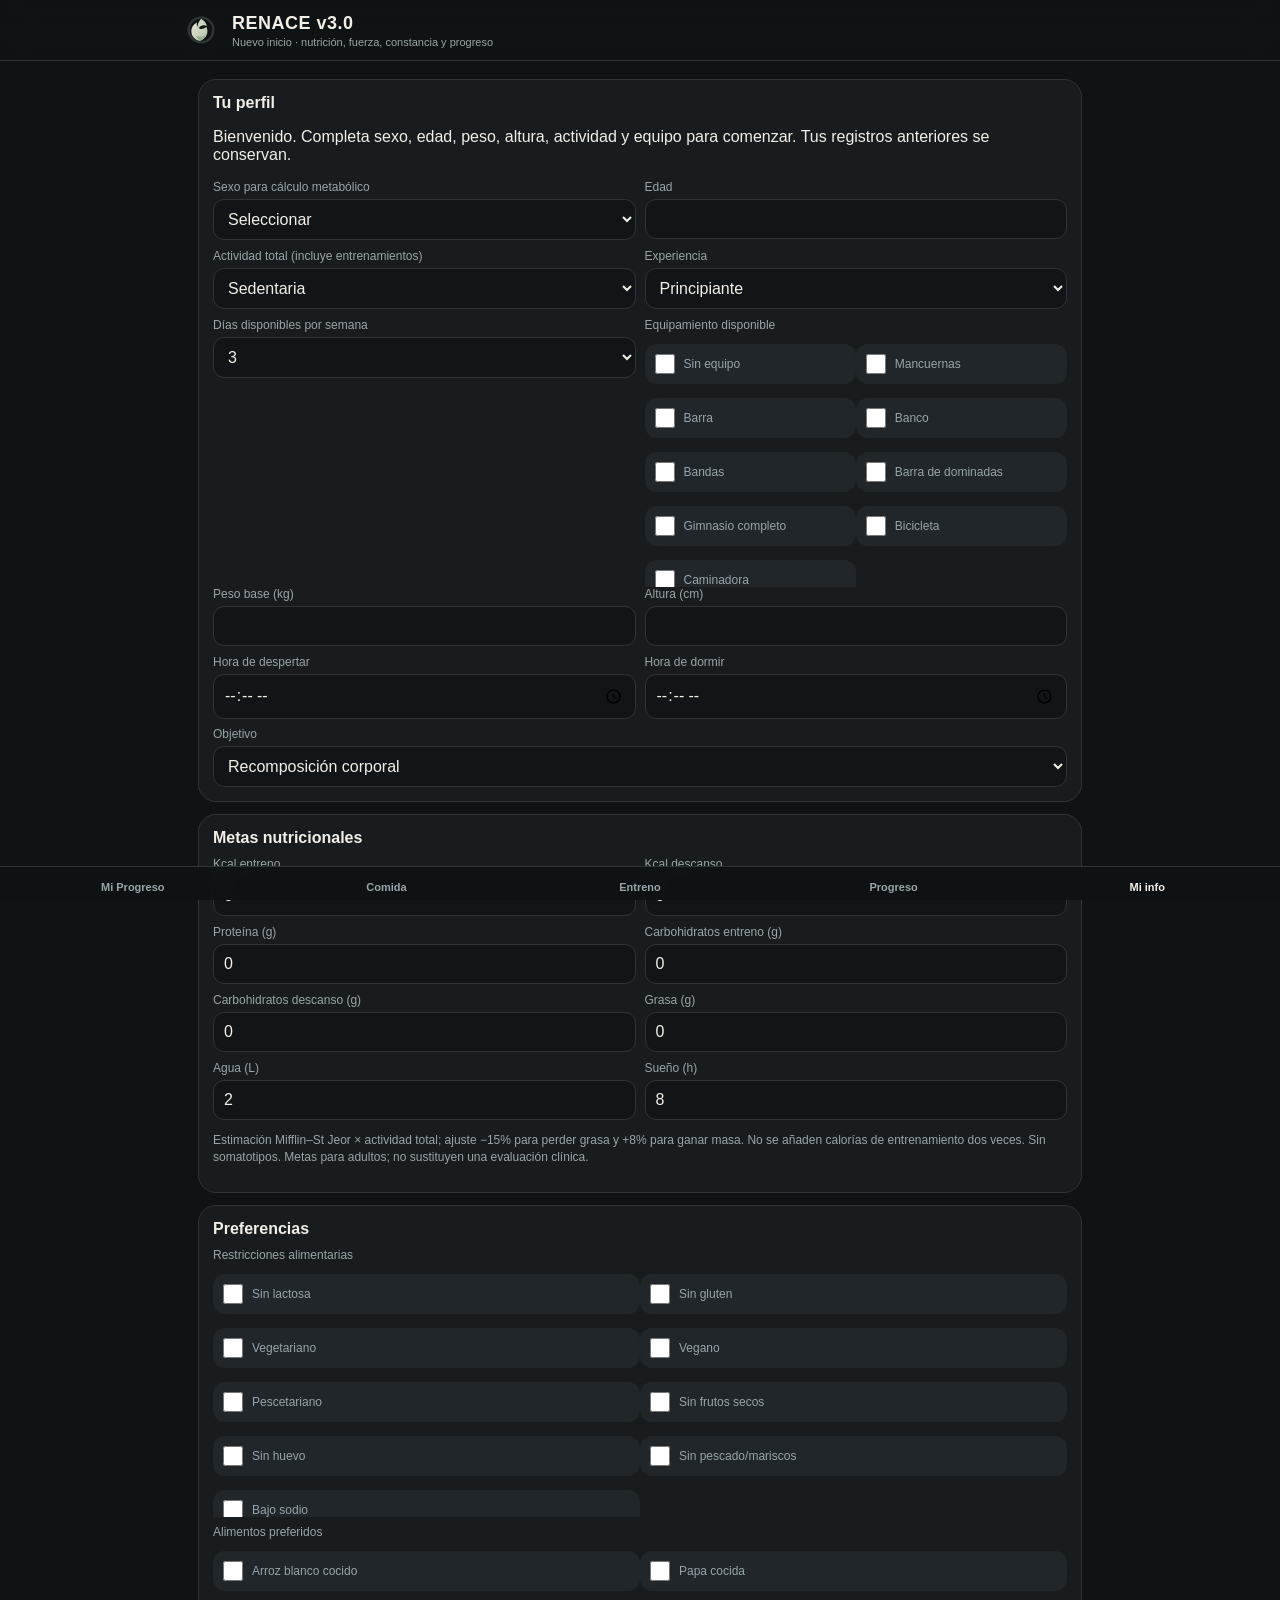
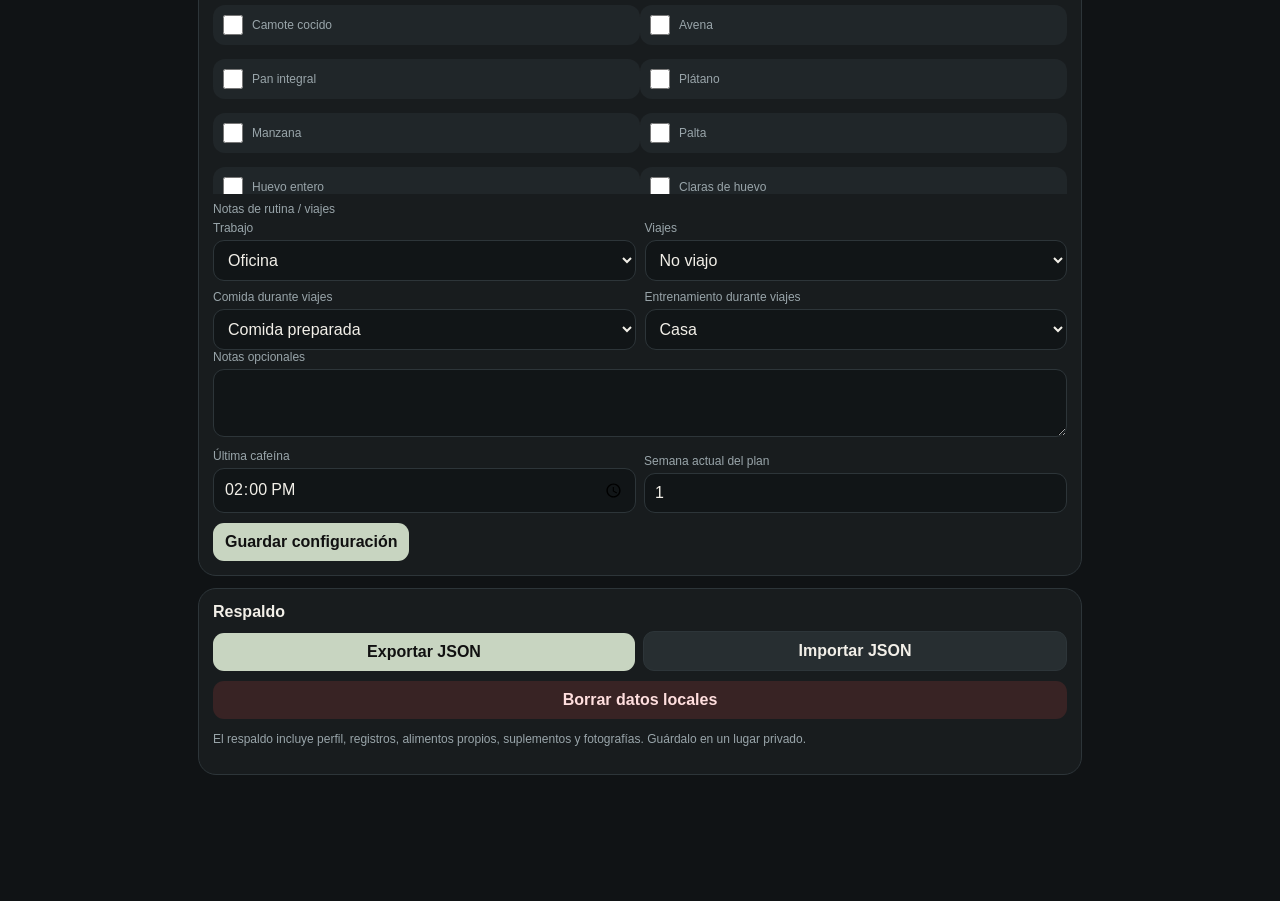
==== commit ac7eb8cc: "Add files via upload" ====
--- a/index.html
+++ b/index.html
@@ -6,7 +6,7 @@
 <meta name="theme-color" content="#101315">
 <link rel="manifest" href="manifest.json">
 <link rel="apple-touch-icon" href="icon-192.png">
-<title>RENACE v3</title>
+<title>RENACE v3.0</title>
 <style>
 :root{
   --bg:#101315;--card:#181c1e;--card2:#202629;--card3:#14181a;--line:#2d3539;
@@ -50,7 +50,7 @@
 </style>
 </head>
 <body>
-<header><div class="brand"><img src="logo.svg"><div><h1>RENACE v3</h1><p>Nuevo inicio · nutrición, fuerza, constancia y progreso</p></div></div></header>
+<header><div class="brand"><img src="logo.svg"><div><h1>RENACE v3.0</h1><p>Nuevo inicio · nutrición, fuerza, constancia y progreso</p></div></div></header>
 
 <main>
 <!-- HOY -->
@@ -59,7 +59,7 @@
     <div class="ringwrap">
       <div class="ring" id="mainRing"><div class="inside"><b id="dayPct">0%</b><span>cumplimiento</span></div></div>
       <div>
-        <h2>Tu día</h2>
+        <h2>Determinación</h2><p id="determinationLevel"></p>
         <div class="kpi"><div class="kpihead"><span>Nutrición</span><span id="nutritionPctTxt">0%</span></div><div class="bar"><div id="nutritionBar"></div></div></div>
         <div class="kpi"><div class="kpihead"><span>Suplementos</span><span id="suppPctTxt">0%</span></div><div class="bar"><div id="suppBar"></div></div></div>
         <div class="kpi"><div class="kpihead"><span>Entrenamiento</span><span id="trainPctTxt">0%</span></div><div class="bar"><div id="trainBar"></div></div></div>
@@ -81,13 +81,13 @@
   </div>
 
   <div class="card">
-    <h2>Lectura automática</h2>
+    <h2>Highlights de la semana</h2>
     <div id="todayAdvice" class="reportbox small">Registra datos para construir tu lectura diaria.</div>
   </div>
 
   <div class="card">
     <h2>Informe semanal</h2>
-    <button onclick="generateWeeklyReport()">Generar informe de los últimos 7 días</button>
+    <button onclick="generateWeeklyReport()">Actualizar highlights semanales</button>
     <div id="weeklyReport" class="reportbox" style="margin-top:10px"></div>
   </div>
 </section>
@@ -97,17 +97,17 @@
   <div class="card">
     <h2>Recuperación e hidratación</h2>
     <div class="grid2">
-      <div><label>Horas de sueño</label><input id="sleepHours" type="number" step="0.25" min="0" max="16" placeholder="7.5"></div>
-      <div><label>Agua ingerida (L)</label><input id="waterLiters" type="number" step="0.1" min="0" max="10" placeholder="2.7"></div>
+      <div><label>Horas de sueño</label><select id="sleepHours"><option value="">Sin registrar</option><option value="3">3.0</option><option value="3.5">3.5</option><option value="4">4.0</option><option value="4.5">4.5</option><option value="5">5.0</option><option value="5.5">5.5</option><option value="6">6.0</option><option value="6.5">6.5</option><option value="7">7.0</option><option value="7.5">7.5</option><option value="8">8.0</option><option value="8.5">8.5</option><option value="9">9.0</option><option value="9.5">9.5</option><option value="10">10.0</option><option value="10.5">10.5</option><option value="11">11.0</option><option value="11.5">11.5</option><option value="12">12.0</option></select></div>
+      <div><label>Agua ingerida (L)</label><select id="waterLiters"><option value="">Sin registrar</option><option value="0">0.0</option><option value="0.5">0.5</option><option value="1">1.0</option><option value="1.5">1.5</option><option value="2">2.0</option><option value="2.5">2.5</option><option value="3">3.0</option><option value="3.5">3.5</option><option value="4">4.0</option><option value="4.5">4.5</option><option value="5">5.0</option><option value="5.5">5.5</option><option value="6">6.0</option></select></div>
     </div>
     <button style="margin-top:10px" onclick="saveBasics()">Guardar</button>
   </div>
 
   <div class="card">
-    <h2>Agregar alimento</h2>
+    <h2>Tu Alimentación diaria</h2>
     <div class="row">
       <div><label>Alimento</label><select id="foodSelect" onchange="syncFood()"></select></div>
-      <div><label>Cantidad (g/ml)</label><input id="foodQty" type="number" step="1" min="1" placeholder="100"></div>
+      <div><label>Cantidad</label><select id="foodQty"></select><label>Unidad</label><select id="foodUnit" onchange="updateQuantities()"></select></div>
     </div>
     <div class="row" style="margin-top:8px">
       <div><label>Comida</label><select id="mealType"><option>Desayuno</option><option>Almuerzo</option><option>Colación</option><option>Cena</option></select></div>
@@ -140,18 +140,11 @@
       <div><label>Tipo de día</label><select id="menuDayType"><option value="train">Entrenamiento</option><option value="rest">Descanso</option></select></div>
       <div><label>Preferencia</label><select id="menuPreference"><option value="balanced">Balanceado</option><option value="simple">Muy simple</option><option value="portable">Portable / trabajo</option></select></div>
     </div>
-    <button style="margin-top:10px" onclick="generateMenu()">Generar menú del día</button>
+    <button style="margin-top:10px" onclick="generateMenu()">Generar menú semanal</button>
     <div id="menuOutput" class="reportbox" style="margin-top:10px"></div>
   </div>
 
-  <div class="card">
-    <h2>Suplementos</h2>
-    <div class="check"><input type="checkbox" data-supp="d3"><span><b>D3 Mason</b><br>1 cápsula con una comida.</span></div>
-    <div class="check"><input type="checkbox" data-supp="fish"><span><b>Fish Oil Sunvit</b><br>1 cápsula con desayuno o almuerzo.</span></div>
-    <div class="check"><input type="checkbox" data-supp="creatine"><span><b>Creatina DY</b><br>1 scoop (5 g) todos los días.</span></div>
-    <div class="check"><input type="checkbox" data-supp="pre"><span><b>Blood & Guts</b><br>Solo en entrenamiento matutino.</span></div>
-  </div>
-</section>
+  <div class="card"><h2>Mis suplementos</h2><div id="supplementForm"></div><div id="supplementList"></div></div></section>
 
 <!-- ENTRENO -->
 <section id="entreno" class="section">
@@ -171,7 +164,7 @@
         <option value="C">C · Espalda + bíceps</option>
         <option value="D">D · Pecho + brazos + piernas</option>
       </select></div>
-      <div><label>Horario</label><select id="trainingTime" onchange="changeWorkout()"><option value="am">07:00–09:00</option><option value="pm">20:00–21:00</option></select></div>
+      <div><label>Horario</label><select id="trainingTime" onchange="changeWorkout()"><option value="am">07:00–09:00</option><option value="mid">11:00–12:00</option><option value="custom">Personalizado</option><option value="pm">20:00–21:00</option></select></div>
     </div>
     <div id="caffeineNote" class="ok" style="margin-top:9px"></div>
   </div>
@@ -180,9 +173,9 @@
     <h2>Cronómetro de descanso</h2>
     <div class="timer" id="timerTxt">01:30</div>
     <div class="timerBtns">
-      <button class="secondary mini" onclick="setTimer(60)">60 s</button>
+      <button class="secondary mini" onclick="setTimer(45)">45 s</button><button class="secondary mini" onclick="setTimer(60)">60 s</button>
       <button class="secondary mini" onclick="setTimer(90)">90 s</button>
-      <button class="secondary mini" onclick="setTimer(120)">120 s</button>
+      <button class="secondary mini" onclick="setTimer(30)">30 s</button>
       <button class="mini" onclick="toggleTimer()" id="timerBtn">Iniciar</button>
     </div>
   </div>
@@ -194,10 +187,10 @@
   </div>
 
   <div class="card">
-    <h2>Fin de sesión</h2>
+    <h2>Fin de sesión</h2><div id="discomfortList"></div>
     <div class="grid2">
       <div><label>Esfuerzo percibido (1–10)</label><input id="rpe" type="number" min="1" max="10"></div>
-      <div><label>Dolor hombro izq. (0–10)</label><input id="shoulderPain" type="number" min="0" max="10"></div>
+      <div id="discomfortControls"></div>
     </div>
     <label style="margin-top:8px">Notas</label><textarea id="trainingNotes"></textarea>
     <div id="sessionStats" class="small" style="margin-top:8px"></div>
@@ -220,7 +213,7 @@
   </div>
 
   <div class="card">
-    <h2>Gráfico</h2>
+    <h2>Gráfico corporal</h2>
     <select id="chartMetric" onchange="renderProgress()">
       <option value="abdomen">Abdomen</option><option value="chest">Pecho</option><option value="arm">Brazo</option>
       <option value="quad">Cuádriceps</option><option value="calf">Pantorrilla</option><option value="weight">Peso</option>
@@ -249,14 +242,14 @@
 <!-- DATOS -->
 <section id="datos" class="section">
   <div class="card">
-    <h2>Perfil</h2>
+    <h2>Tu perfil</h2><p id="onboardingMessage">Completa tu perfil para personalizar tus objetivos.</p><div id="profileExtra" class="grid2"></div>
     <div class="grid2">
       <div><label>Peso base (kg)</label><input id="pWeight" type="number" step="0.1"></div>
       <div><label>Altura (cm)</label><input id="pHeight" type="number"></div>
       <div><label>Hora de despertar</label><input id="pWake" type="time"></div>
       <div><label>Hora de dormir</label><input id="pSleep" type="time"></div>
     </div>
-    <label style="margin-top:8px">Objetivo</label><input id="pGoal">
+    <label style="margin-top:8px">Objetivo</label><select id="pGoal"><option>Recomposición corporal</option><option>Perder grasa</option><option>Ganar masa muscular</option><option>Aumentar fuerza</option><option>Mejorar condición física</option><option>Mantener peso</option><option>Mejorar hábitos</option></select>
   </div>
 
   <div class="card">
@@ -275,9 +268,9 @@
 
   <div class="card">
     <h2>Preferencias</h2>
-    <label>Restricciones alimentarias</label><textarea id="pRestrictions"></textarea>
-    <label style="margin-top:8px">Alimentos preferidos</label><textarea id="pPreferredFoods"></textarea>
-    <label style="margin-top:8px">Notas de rutina / viajes</label><textarea id="pNotes"></textarea>
+    <label>Restricciones alimentarias</label><div id="pRestrictions"></div>
+    <label style="margin-top:8px">Alimentos preferidos</label><div id="pPreferredFoods"></div>
+    <label style="margin-top:8px">Notas de rutina / viajes</label><div id="travelFields" class="grid2"></div><label>Notas opcionales</label><textarea id="pNotes"></textarea>
     <div class="row" style="margin-top:8px">
       <div><label>Última cafeína</label><input id="pCaffeineCutoff" type="time"></div>
       <div><label>Semana actual del plan</label><input id="pCurrentWeek" type="number" min="1" max="12"></div>
@@ -299,316 +292,11 @@
 </main>
 
 <div class="nav">
-  <button class="active" data-tab="hoy">Hoy</button>
+  <button class="active" data-tab="hoy">Mi Progreso</button>
   <button data-tab="comida">Comida</button>
   <button data-tab="entreno">Entreno</button>
   <button data-tab="progreso">Progreso</button>
-  <button data-tab="datos">Datos</button>
+  <button data-tab="datos">Mi info</button>
 </div>
 
-<script>
-const K='renace3_';
-const isoToday=()=>new Date().toISOString().slice(0,10);
-const getJSON=(k,d)=>{try{return JSON.parse(localStorage.getItem(k))??d}catch{return d}};
-const setJSON=(k,v)=>localStorage.setItem(k,JSON.stringify(v));
-const value=id=>document.getElementById(id).value;
-const num=id=>+value(id)||null;
-
-const foodDB=[
- {n:"Arroz blanco cocido",k:130,p:2.7,c:28.2,f:.3},{n:"Papa cocida",k:87,p:1.9,c:20.1,f:.1},{n:"Camote cocido",k:90,p:2.0,c:20.7,f:.15},
- {n:"Avena",k:389,p:16.9,c:66.3,f:6.9},{n:"Pan integral",k:247,p:13,c:41,f:4.2},{n:"Plátano",k:89,p:1.1,c:22.8,f:.3},
- {n:"Manzana",k:52,p:.3,c:13.8,f:.2},{n:"Palta",k:160,p:2,c:8.5,f:14.7},{n:"Huevo entero",k:143,p:12.6,c:.7,f:9.5},
- {n:"Claras de huevo",k:52,p:10.9,c:.7,f:.2},{n:"Pechuga de pollo cocida",k:165,p:31,c:0,f:3.6},{n:"Carne magra cocida",k:200,p:26,c:0,f:10},
- {n:"Pavo cocido",k:135,p:29,c:0,f:1.6},{n:"Atún al agua escurrido",k:116,p:25.5,c:0,f:.8},{n:"Pescado blanco cocido",k:120,p:24,c:0,f:2.5},
- {n:"Salmón cocido",k:208,p:20,c:0,f:13},{n:"Quinua cocida",k:120,p:4.4,c:21.3,f:1.9},{n:"Lentejas cocidas",k:116,p:9,c:20,f:.4},
- {n:"Yogur alto en proteína sin lactosa",k:70,p:10,c:5,f:1},{n:"Leche sin lactosa",k:60,p:3.2,c:4.8,f:3.2},{n:"Almendras",k:579,p:21.2,c:21.6,f:49.9},
- {n:"Personalizado",k:0,p:0,c:0,f:0}
-];
-
-const workouts={
- A:[
-  {n:"Calentamiento hombro/escápula",target:"5–7 min",sets:1,reps:1},
-  {n:"Flexiones",target:"4 × 8–20",sets:4,reps:12},
-  {n:"Press piso mancuernas",target:"4 × 10–15",sets:4,reps:12},
-  {n:"Flexiones pies elevados",target:"3 × 8–15",sets:3,reps:10},
-  {n:"Press cerrado",target:"3 × 10–15",sets:3,reps:12},
-  {n:"Flexiones cerradas",target:"3 × 8–15",sets:3,reps:10},
-  {n:"Crunch inverso",target:"3 × 12–20",sets:3,reps:15}
- ],
- B:[
-  {n:"Calentamiento general",target:"5 min",sets:1,reps:1},
-  {n:"Sentadilla goblet",target:"4 × 12–20",sets:4,reps:15},
-  {n:"Peso muerto rumano",target:"4 × 10–15",sets:4,reps:12},
-  {n:"Bulgarian split squat",target:"3 × 8–12/pierna",sets:3,reps:10},
-  {n:"Puente de glúteo",target:"3 × 15–20",sets:3,reps:15},
-  {n:"Pantorrillas",target:"4 × 15–25",sets:4,reps:20},
-  {n:"Plancha",target:"3 × 30–60 s",sets:3,reps:45},
-  {n:"Crunch inverso",target:"3 × 12–20",sets:3,reps:15}
- ],
- C:[
-  {n:"Calentamiento hombro/escápula",target:"5–7 min",sets:1,reps:1},
-  {n:"Remo a una mano",target:"4 × 10–15",sets:4,reps:12},
-  {n:"Remo con barra",target:"4 × 10–15",sets:4,reps:12},
-  {n:"Curl mancuernas",target:"4 × 8–15",sets:4,reps:10},
-  {n:"Curl martillo",target:"3 × 8–12",sets:3,reps:10},
-  {n:"Curl barra",target:"3 × 10–15",sets:3,reps:12},
-  {n:"Flexiones escapulares",target:"3 × 12–15",sets:3,reps:12},
-  {n:"Plancha lateral",target:"3 × 30–45 s/lado",sets:3,reps:35}
- ],
- D:[
-  {n:"Calentamiento general",target:"5 min",sets:1,reps:1},
-  {n:"Flexiones lentas",target:"4 × 10–20",sets:4,reps:12},
-  {n:"Press piso mancuernas",target:"3 × 12–20",sets:3,reps:15},
-  {n:"Bulgarian split squat",target:"3 × 10–15/pierna",sets:3,reps:12},
-  {n:"Peso muerto rumano",target:"3 × 12–15",sets:3,reps:12},
-  {n:"Curl bíceps",target:"3 × 10–15",sets:3,reps:12},
-  {n:"Flexiones cerradas",target:"3 × 8–15",sets:3,reps:10},
-  {n:"Core",target:"3 series",sets:3,reps:15}
- ]
-};
-
-const weekPlans=[
- "Adaptación técnica. Deja 2–3 repeticiones en reserva.",
- "Adaptación técnica. Mejora rango de movimiento y control.",
- "Progresión. Añade 1–2 repeticiones donde puedas.",
- "Progresión. Mantén técnica y aumenta volumen gradualmente.",
- "Progresión. Busca el extremo alto de cada rango.",
- "Consolidación. Intenta superar registros previos sin dolor.",
- "Descarga. Reduce 30–40% de series/repeticiones.",
- "Segundo bloque. Retoma progresión con buena técnica.",
- "Sobrecarga. Más repeticiones, pausa o tempo lento.",
- "Sobrecarga. Mejora volumen total de trabajo.",
- "Pico de bloque. Busca tus mejores series con control.",
- "Evaluación. Repite medidas, fotos y compara rendimiento."
-];
-
-function defaultProfile(){return{
- weight:92,height:182,wake:"06:00",sleep:"22:00",
- goal:"Reducir grasa abdominal y ganar músculo en pecho y brazos",
- kcalTrain:2600,kcalRest:2400,protein:175,carbTrain:315,carbRest:245,fat:75,water:2.7,sleepHours:8,
- restrictions:"Intolerancia a la lactosa",preferredFoods:"Comida de casa",notes:"Trabajo con horarios variables; entrenar 4 días por semana.",
- caffeineCutoff:"14:30",currentWeek:1
-}}
-function getProfile(){return {...defaultProfile(),...getJSON(K+'profile',{})}}
-function dayData(date=isoToday()){return getJSON(K+'day_'+date,{sleep:null,water:null,foods:[],supp:{},workout:"",trainingTime:"am",exercises:{},rpe:null,shoulderPain:null,trainingNotes:""})}
-function saveDay(d,date=isoToday()){setJSON(K+'day_'+date,d);renderAll()}
-
-function initFoods(){
- const s=document.getElementById('foodSelect');
- s.innerHTML=foodDB.map((x,i)=>`<option value="${i}">${x.n}</option>`).join('');
- syncFood();
-}
-function syncFood(){
- const f=foodDB[+value('foodSelect')];
- ['foodKcal100','foodProt100','foodCarb100','foodFat100'].forEach((id,i)=>document.getElementById(id).value=[f.k,f.p,f.c,f.f][i]);
- document.getElementById('customFoodName').style.display=f.n==="Personalizado"?"block":"none";
-}
-function saveBasics(){const d=dayData();d.sleep=num('sleepHours');d.water=num('waterLiters');saveDay(d)}
-function addFood(){
- const qty=num('foodQty'); if(!qty){alert("Ingresa una cantidad.");return}
- const base=foodDB[+value('foodSelect')], name=(value('customFoodName')||base.n).trim();
- const k=+value('foodKcal100')||0,p=+value('foodProt100')||0,c=+value('foodCarb100')||0,f=+value('foodFat100')||0;
- const d=dayData();d.foods.push({id:Date.now(),meal:value('mealType'),name,qty,kcal:qty*k/100,protein:qty*p/100,carbs:qty*c/100,fat:qty*f/100});
- saveDay(d);document.getElementById('foodQty').value="";document.getElementById('customFoodName').value="";
-}
-function removeFood(id){const d=dayData();d.foods=d.foods.filter(x=>x.id!==id);saveDay(d)}
-function totals(d){return d.foods.reduce((a,x)=>({kcal:a.kcal+x.kcal,protein:a.protein+x.protein,carbs:a.carbs+x.carbs,fat:a.fat+x.fat}),{kcal:0,protein:0,carbs:0,fat:0})}
-
-function renderFood(){
- const d=dayData(),p=getProfile(),t=totals(d),train=!!d.workout;
- document.getElementById('sleepHours').value=d.sleep??"";document.getElementById('waterLiters').value=d.water??"";
- const goals={kcal:train?p.kcalTrain:p.kcalRest,protein:p.protein,carbs:train?p.carbTrain:p.carbRest,fat:p.fat};
- [['Kcal','kcal',''],['Protein','protein',' g'],['Carbs','carbs',' g'],['Fat','fat',' g']].forEach(([cap,key,suf])=>{
-  document.getElementById('macro'+cap).textContent=Math.round(t[key])+suf;
-  document.getElementById('macro'+cap+'Goal').textContent='/ '+Math.round(goals[key])+suf;
- });
- document.getElementById('foodList').innerHTML=d.foods.length?d.foods.map(x=>`<div class="foodrow"><div><b>${x.name}</b><br><small>${x.meal} · ${x.qty} g/ml</small></div><div>${Math.round(x.kcal)} kcal<br><small>P ${x.protein.toFixed(1)} · C ${x.carbs.toFixed(1)} · G ${x.fat.toFixed(1)}</small></div><button class="trash" onclick="removeFood(${x.id})">×</button></div>`).join(""):'<div class="small">Aún no registraste alimentos.</div>';
- document.querySelectorAll('[data-supp]').forEach(el=>{el.checked=!!d.supp[el.dataset.supp];el.onchange=()=>{const x=dayData();x.supp[el.dataset.supp]=el.checked;saveDay(x)}})
-}
-
-function generateMenu(){
- const type=value('menuDayType'),pref=value('menuPreference');
- const menus={
-  balanced:{
-   train:["Desayuno: 3 huevos + 180 g claras + 70 g avena + plátano","Almuerzo: 200 g pollo + 220 g arroz cocido + ensalada + palta","Colación: yogur alto en proteína sin lactosa + fruta + almendras","Cena: 200 g pescado + 300 g papa/camote + verduras"],
-   rest:["Desayuno: 3 huevos + claras + 50 g avena + fruta","Almuerzo: 200 g pollo/carne + 160 g arroz o 250 g papa + verduras","Colación: atún o yogur sin lactosa + fruta","Cena: 200 g pescado/pollo + verduras + 150–200 g papa/camote"]
-  },
-  simple:{
-   train:["Desayuno: huevos + avena + plátano","Almuerzo: pollo + arroz + verduras","Colación: atún + pan integral + fruta","Cena: pescado + papa + ensalada"],
-   rest:["Desayuno: huevos + avena + fruta","Almuerzo: pollo + papa + verduras","Colación: yogur sin lactosa + fruta","Cena: carne magra + ensalada + camote"]
-  },
-  portable:{
-   train:["Desayuno: sándwich de huevo/pavo + fruta","Almuerzo portable: bowl de pollo + arroz + verduras","Colación: atún en pouch/lata + pan integral + fruta","Cena en casa: pescado/pollo + papa/camote + verduras"],
-   rest:["Desayuno: huevos + pan integral + fruta","Almuerzo portable: pollo + quinua/arroz + verduras","Colación: yogur sin lactosa o atún + fruta","Cena: proteína magra + verduras + carbohidrato moderado"]
-  }
- };
- document.getElementById('menuOutput').textContent=menus[pref][type].join("\n\n");
-}
-
-function weekPhase(w){if(w<=2)return"Adaptación";if(w<=6)return"Progresión";if(w===7)return"Descarga";if(w<=11)return"Segundo bloque";return"Evaluación"}
-function renderPlan(){
- const p=getProfile();document.getElementById('planWeeks').innerHTML=Array.from({length:12},(_,i)=>`<div class="weekchip ${p.currentWeek===i+1?'active':''}" onclick="setWeek(${i+1})"><b>S${i+1}</b><br>${weekPhase(i+1)}</div>`).join("");
- document.getElementById('weekPlanInfo').textContent=`Semana ${p.currentWeek}: ${weekPlans[p.currentWeek-1]}`;
-}
-function setWeek(w){const p=getProfile();p.currentWeek=w;setJSON(K+'profile',p);document.getElementById('pCurrentWeek').value=w;renderPlan()}
-
-function changeWorkout(){const d=dayData();d.workout=value('workoutSelect');d.trainingTime=value('trainingTime');saveDay(d)}
-function renderWorkout(){
- const d=dayData(),w=d.workout;
- document.getElementById('workoutSelect').value=w||"";document.getElementById('trainingTime').value=d.trainingTime||"am";
- const note=document.getElementById('caffeineNote');note.className=d.trainingTime==="pm"?"notice":"ok";note.textContent=d.trainingTime==="pm"?"Entreno nocturno: evita Blood & Guts. Prioriza sueño y usa hidratación/comida preentreno.":"Entreno matutino: Blood & Guts puede utilizarse si lo toleras; evita sumar café inmediatamente.";
- const box=document.getElementById('workoutLog');
- if(!w){box.innerHTML='<div class="check"><input type="checkbox" id="restWalk" '+(d.exercises.restWalk?'checked':'')+'><span>Caminata o movilidad 20–30 min</span></div>';renderSessionStats();return}
- box.innerHTML=workouts[w].map((ex,i)=>{
-   const saved=d.exercises[i]||{done:false,sets:ex.sets,reps:ex.reps,weight:0};
-   return `<div class="subcard"><div class="check" style="margin:0 0 7px"><input type="checkbox" data-done="${i}" ${saved.done?'checked':''}><span><b>${ex.n}</b><br>${ex.target}</span></div>
-   <div class="setrow"><input data-sets="${i}" type="number" min="0" value="${saved.sets??ex.sets}" placeholder="series"><input data-reps="${i}" type="number" min="0" value="${saved.reps??ex.reps}" placeholder="reps"><input data-weight="${i}" type="number" step="0.5" min="0" value="${saved.weight??0}" placeholder="kg"><span class="small">serie/reps/kg</span></div></div>`;
- }).join("");
- document.getElementById('rpe').value=d.rpe??"";document.getElementById('shoulderPain').value=d.shoulderPain??"";document.getElementById('trainingNotes').value=d.trainingNotes??"";
- renderSessionStats();
-}
-function saveWorkout(){
- const d=dayData(),w=d.workout;d.exercises={};
- if(w){
-  workouts[w].forEach((ex,i)=>{d.exercises[i]={done:document.querySelector(`[data-done="${i}"]`)?.checked||false,sets:+document.querySelector(`[data-sets="${i}"]`)?.value||0,reps:+document.querySelector(`[data-reps="${i}"]`)?.value||0,weight:+document.querySelector(`[data-weight="${i}"]`)?.value||0}})
- }else d.exercises.restWalk=document.getElementById('restWalk')?.checked||false;
- d.rpe=num('rpe');d.shoulderPain=num('shoulderPain');d.trainingNotes=value('trainingNotes');saveDay(d);
-}
-function renderSessionStats(){
- const d=dayData();let reps=0,volume=0,done=0,total=0;
- if(d.workout){Object.values(d.exercises||{}).forEach(x=>{if(typeof x==='object'){total++;if(x.done)done++;reps+=(x.sets||0)*(x.reps||0);volume+=(x.sets||0)*(x.reps||0)*(x.weight||0)}})}
- document.getElementById('sessionStats').textContent=d.workout?`Ejercicios completados: ${done}/${Math.max(total,workouts[d.workout].length)} · repeticiones registradas: ${Math.round(reps)} · volumen con carga: ${Math.round(volume)} kg-rep`:"Día de recuperación.";
-}
-
-let timerSec=90,timerRun=false,timerInt=null;
-function fmt(s){return String(Math.floor(s/60)).padStart(2,'0')+':'+String(s%60).padStart(2,'0')}
-function setTimer(s){timerSec=s;timerRun=false;clearInterval(timerInt);document.getElementById('timerTxt').textContent=fmt(timerSec);document.getElementById('timerBtn').textContent='Iniciar'}
-function toggleTimer(){
- if(timerRun){timerRun=false;clearInterval(timerInt);document.getElementById('timerBtn').textContent='Continuar';return}
- timerRun=true;document.getElementById('timerBtn').textContent='Pausar';
- timerInt=setInterval(()=>{timerSec--;document.getElementById('timerTxt').textContent=fmt(Math.max(0,timerSec));if(timerSec<=0){clearInterval(timerInt);timerRun=false;document.getElementById('timerBtn').textContent='Reiniciar';if(navigator.vibrate)navigator.vibrate([200,100,200]);}},1000)
-}
-
-function compliance(date=isoToday()){
- const d=dayData(date),p=getProfile(),t=totals(d),targetK=d.workout?p.kcalTrain:p.kcalRest;
- const checks=[
-   t.kcal>=targetK*.85&&t.kcal<=targetK*1.15,
-   t.protein>=p.protein*.9,
-   t.carbs>=(d.workout?p.carbTrain:p.carbRest)*.75,
-   t.fat>=p.fat*.7&&t.fat<=p.fat*1.3,
-   (d.water||0)>=p.water*.9,
-   (d.sleep||0)>=p.sleepHours*.9
- ];
- const nutrition=Math.round(100*checks.filter(Boolean).length/checks.length);
- const supps=['d3','fish','creatine'].map(k=>!!d.supp[k]); if(d.workout&&d.trainingTime==='am')supps.push(!!d.supp.pre);
- const supp=Math.round(100*supps.filter(Boolean).length/supps.length);
- let train=0;if(d.workout){const arr=Object.values(d.exercises||{}).filter(x=>typeof x==='object');const done=arr.filter(x=>x.done).length;train=arr.length?Math.round(done/Math.max(arr.length,workouts[d.workout].length)*100):0}else train=d.exercises?.restWalk?100:0;
- return {nutrition,supp,train,overall:Math.round((nutrition+supp+train)/3),t};
-}
-function renderToday(){
- const d=dayData(),p=getProfile(),c=compliance(),targetK=d.workout?p.kcalTrain:p.kcalRest;
- document.getElementById('dayPct').textContent=c.overall+'%';document.getElementById('mainRing').style.background=`conic-gradient(var(--sage) ${c.overall*3.6}deg,#2b3235 0deg)`;
- [['nutrition',c.nutrition],['supp',c.supp],['train',c.train]].forEach(([k,v])=>{document.getElementById(k+'PctTxt').textContent=v+'%';document.getElementById(k+'Bar').style.width=v+'%'});
- document.getElementById('todayKcal').textContent=Math.round(c.t.kcal);document.getElementById('todayKcalGoal').textContent='/ '+targetK;
- document.getElementById('todayProtein').textContent=Math.round(c.t.protein)+' g';document.getElementById('todayProteinGoal').textContent='/ '+p.protein+' g';
- document.getElementById('todaySleep').textContent=d.sleep?d.sleep+' h':'—';document.getElementById('sleepGoalTxt').textContent='objetivo '+p.sleepHours+' h';
- document.getElementById('todayWater').textContent=d.water?d.water+' L':'—';document.getElementById('waterGoalTxt').textContent='objetivo '+p.water+' L';
- const tips=[];if(!d.sleep)tips.push("Registra tus horas de sueño.");else if(d.sleep<p.sleepHours*.9)tips.push("Sueño por debajo del objetivo: hoy prioriza recuperación y técnica.");
- if(c.t.protein<p.protein*.9)tips.push(`Proteína pendiente: faltan aproximadamente ${Math.max(0,Math.round(p.protein-c.t.protein))} g.`);
- if((d.water||0)<p.water*.9)tips.push("Aún estás por debajo de la meta de hidratación.");
- if(d.shoulderPain>=4)tips.push("Hombro izquierdo ≥4/10: evita movimientos que reproduzcan dolor y no progreses carga.");
- if(c.overall>=90)tips.push("Cumplimiento alto. Mantén la consistencia y evita compensaciones innecesarias.");
- document.getElementById('todayAdvice').textContent=tips.join("\n\n")||"Aún faltan registros para una lectura útil.";
- renderWeekDots();
-}
-function pastDates(n){const a=[];for(let i=n-1;i>=0;i--){const d=new Date();d.setDate(d.getDate()-i);a.push(d.toISOString().slice(0,10))}return a}
-function renderWeekDots(){
- const dates=pastDates(7);document.getElementById('weekDots').innerHTML=dates.map(dt=>{const c=compliance(dt),cl=c.overall>=80?'good':c.overall>=50?'mid':'low';const dd=new Date(dt+'T12:00:00');return `<div class="daydot ${cl}"><b>${dd.toLocaleDateString('es-PE',{weekday:'short'}).slice(0,2)}</b><span>${c.overall}%</span></div>`}).join("");
- const good=dates.map(compliance).filter(c=>c.overall>=80).length;document.getElementById('streakTxt').textContent=`Días ≥80% en los últimos 7: ${good}/7.`;
-}
-function generateWeeklyReport(){
- const p=getProfile(),dates=pastDates(7),cs=dates.map(compliance),days=dates.map(dayData);
- const avg=x=>Math.round(x.reduce((a,b)=>a+b,0)/x.length);
- const overall=avg(cs.map(x=>x.overall)),nut=avg(cs.map(x=>x.nutrition)),sup=avg(cs.map(x=>x.supp)),tr=avg(cs.map(x=>x.train));
- const sleeps=days.map(x=>x.sleep).filter(Boolean),waters=days.map(x=>x.water).filter(Boolean);
- const avgSleep=sleeps.length?(sleeps.reduce((a,b)=>a+b,0)/sleeps.length).toFixed(1):"—",avgWater=waters.length?(waters.reduce((a,b)=>a+b,0)/waters.length).toFixed(1):"—";
- const trainDays=days.filter(x=>x.workout).length;
- let read=`Cumplimiento global: ${overall}%\nNutrición: ${nut}% · Suplementos: ${sup}% · Entrenamiento: ${tr}%\nEntrenamientos registrados: ${trainDays}/7\nSueño promedio: ${avgSleep} h · Agua promedio: ${avgWater} L\n\n`;
- if(overall>=80)read+="Lectura: semana consistente. Mantén las metas actuales antes de modificar calorías.\n";
- else if(overall>=60)read+="Lectura: adherencia intermedia. Conviene mejorar consistencia antes de recortar calorías o aumentar volumen.\n";
- else read+="Lectura: primero estabiliza rutina, sueño, comidas y entrenamientos. No hagas ajustes agresivos todavía.\n";
- if(trainDays<4)read+="Prioridad siguiente: acercarte a 4 sesiones semanales sin sacrificar recuperación.\n";
- if(sleeps.length&&+avgSleep<p.sleepHours-.5)read+="Prioridad siguiente: proteger el sueño; puede limitar recuperación y rendimiento.\n";
- document.getElementById('weeklyReport').textContent=read;
-}
-
-function addMeasurement(){
- const r={date:isoToday(),weight:num('mWeight'),abdomen:num('mAbdomen'),chest:num('mChest'),arm:num('mArm'),quad:num('mQuad'),calf:num('mCalf')};
- if(!Object.values(r).slice(1).some(Boolean)){alert("Ingresa al menos una medida.");return}
- const a=getJSON(K+'measurements',[]);a.push(r);setJSON(K+'measurements',a);['mWeight','mAbdomen','mChest','mArm','mQuad','mCalf'].forEach(id=>document.getElementById(id).value="");renderProgress();
-}
-function renderProgress(){
- const a=getJSON(K+'measurements',[]),metric=value('chartMetric'),labels={abdomen:"Abdomen",chest:"Pecho",arm:"Brazo",quad:"Cuádriceps",calf:"Pantorrilla",weight:"Peso"},valid=a.filter(x=>x[metric]!=null);
- drawChart(valid.map(x=>({d:x.date,v:x[metric]})),labels[metric]);let txt="Aún no hay suficientes registros.";
- if(valid.length>=2){const diff=(valid.at(-1)[metric]-valid[0][metric]).toFixed(1);txt=`Cambio de ${labels[metric].toLowerCase()}: ${diff>0?'+':''}${diff} ${metric==='weight'?'kg':'cm'}.`}
- document.getElementById('trendText').textContent=txt;
- document.getElementById('measureHistory').innerHTML=a.length?'<table><tr><th>Fecha</th><th>kg</th><th>Abd.</th><th>Pecho</th><th>Brazo</th><th>Quad.</th><th>Pant.</th></tr>'+a.slice().reverse().map(x=>`<tr><td>${x.date}</td><td>${x.weight??'—'}</td><td>${x.abdomen??'—'}</td><td>${x.chest??'—'}</td><td>${x.arm??'—'}</td><td>${x.quad??'—'}</td><td>${x.calf??'—'}</td></tr>`).join('')+'</table>':'<div class="small">Sin mediciones.</div>';
-}
-function drawChart(vals,label){
- const c=document.getElementById('chart'),ctx=c.getContext('2d');ctx.clearRect(0,0,c.width,c.height);ctx.fillStyle="#111517";ctx.fillRect(0,0,c.width,c.height);
- if(vals.length<2){ctx.fillStyle="#99a5aa";ctx.font="17px sans-serif";ctx.fillText("Registra al menos 2 mediciones de "+label,32,110);return}
- const ys=vals.map(x=>x.v),min=Math.min(...ys)-1,max=Math.max(...ys)+1,p=42;ctx.strokeStyle="#455056";ctx.beginPath();ctx.moveTo(p,p);ctx.lineTo(p,c.height-p);ctx.lineTo(c.width-p,c.height-p);ctx.stroke();
- ctx.strokeStyle="#c8d5c1";ctx.lineWidth=3;ctx.beginPath();vals.forEach((x,i)=>{const xx=p+i*(c.width-2*p)/(vals.length-1),yy=c.height-p-(x.v-min)*(c.height-2*p)/(max-min);i?ctx.lineTo(xx,yy):ctx.moveTo(xx,yy)});ctx.stroke();
-}
-
-let dbPromise=null;
-function photoDB(){
- if(dbPromise)return dbPromise;
- dbPromise=new Promise((resolve,reject)=>{const req=indexedDB.open('renace3_photos',1);req.onupgradeneeded=e=>{const db=e.target.result;if(!db.objectStoreNames.contains('photos'))db.createObjectStore('photos',{keyPath:'id'})};req.onsuccess=e=>resolve(e.target.result);req.onerror=e=>reject(e.target.error)});
- return dbPromise;
-}
-function fileToDataURL(file){return new Promise((res,rej)=>{const r=new FileReader();r.onload=()=>res(r.result);r.onerror=rej;r.readAsDataURL(file)})}
-async function savePhotos(){
- const inputs={front:'photoFront',side:'photoSide',back:'photoBack'},items=[];
- for(const [type,id] of Object.entries(inputs)){const f=document.getElementById(id).files[0];if(f)items.push({type,data:await fileToDataURL(f)})}
- if(!items.length){alert("Selecciona al menos una foto.");return}
- const db=await photoDB(),tx=db.transaction('photos','readwrite'),store=tx.objectStore('photos');
- items.forEach(x=>store.put({id:isoToday()+'_'+x.type,date:isoToday(),type:x.type,data:x.data}));tx.oncomplete=()=>renderPhotos();
-}
-async function renderPhotos(){
- const db=await photoDB(),tx=db.transaction('photos','readonly'),req=tx.objectStore('photos').getAll();
- req.onsuccess=()=>{const a=req.result.sort((x,y)=>y.date.localeCompare(x.date)).slice(0,9);document.getElementById('photoGallery').innerHTML=a.length?a.map(x=>`<div class="photoCard"><img src="${x.data}"><span>${x.date} · ${x.type}</span></div>`).join(''):'<div class="small">Sin fotos guardadas.</div>'}
-}
-
-function loadProfile(){
- const p=getProfile(),m={pWeight:p.weight,pHeight:p.height,pWake:p.wake,pSleep:p.sleep,pGoal:p.goal,pKcalTrain:p.kcalTrain,pKcalRest:p.kcalRest,pProtein:p.protein,pCarbTrain:p.carbTrain,pCarbRest:p.carbRest,pFat:p.fat,pWater:p.water,pSleepHours:p.sleepHours,pRestrictions:p.restrictions,pPreferredFoods:p.preferredFoods,pNotes:p.notes,pCaffeineCutoff:p.caffeineCutoff,pCurrentWeek:p.currentWeek};
- Object.entries(m).forEach(([id,v])=>document.getElementById(id).value=v??"");
-}
-function saveProfile(){
- const p={weight:num('pWeight')||92,height:num('pHeight')||182,wake:value('pWake'),sleep:value('pSleep'),goal:value('pGoal'),
- kcalTrain:num('pKcalTrain')||2600,kcalRest:num('pKcalRest')||2400,protein:num('pProtein')||175,carbTrain:num('pCarbTrain')||315,carbRest:num('pCarbRest')||245,fat:num('pFat')||75,water:num('pWater')||2.7,sleepHours:num('pSleepHours')||8,
- restrictions:value('pRestrictions'),preferredFoods:value('pPreferredFoods'),notes:value('pNotes'),caffeineCutoff:value('pCaffeineCutoff'),currentWeek:Math.min(12,Math.max(1,num('pCurrentWeek')||1))};
- setJSON(K+'profile',p);renderAll();alert("Configuración guardada.");
-}
-function exportData(){
- const data={version:3,profile:getProfile(),measurements:getJSON(K+'measurements',[]),days:{}};
- for(let i=0;i<localStorage.length;i++){const k=localStorage.key(i);if(k.startsWith(K+'day_'))data.days[k.slice((K+'day_').length)]=getJSON(k,{})}
- const blob=new Blob([JSON.stringify(data,null,2)],{type:'application/json'}),a=document.createElement('a');a.href=URL.createObjectURL(blob);a.download='RENACE-v3-respaldo.json';a.click();
-}
-function importData(e){const f=e.target.files[0];if(!f)return;const r=new FileReader();r.onload=()=>{try{const d=JSON.parse(r.result);if(d.profile)setJSON(K+'profile',d.profile);if(d.measurements)setJSON(K+'measurements',d.measurements);if(d.days)Object.entries(d.days).forEach(([dt,v])=>setJSON(K+'day_'+dt,v));location.reload()}catch{alert("Archivo no válido.")}};r.readAsText(f)}
-function resetData(){if(confirm("¿Borrar todos los datos locales de RENACE v3?")){Object.keys(localStorage).filter(k=>k.startsWith(K)).forEach(k=>localStorage.removeItem(k));location.reload()}}
-
-function migrateV2(){
- if(localStorage.getItem(K+'migrated'))return;
- const p2=getJSON('renace_profile',null); if(p2)setJSON(K+'profile',{...defaultProfile(),...p2});
- const m2=getJSON('renace_measurements',null); if(m2)setJSON(K+'measurements',m2);
- for(let i=0;i<localStorage.length;i++){const k=localStorage.key(i);if(k.startsWith('renace_day_')){const dt=k.replace('renace_day_','');const d=getJSON(k,{});setJSON(K+'day_'+dt,{...dayData(dt),...d})}}
- setJSON(K+'migrated',true);
-}
-function renderAll(){renderFood();renderWorkout();renderPlan();renderProgress();renderToday();renderPhotos()}
-document.querySelectorAll('.nav button').forEach(b=>b.onclick=()=>{document.querySelectorAll('.nav button').forEach(x=>x.classList.remove('active'));b.classList.add('active');document.querySelectorAll('.section').forEach(x=>x.classList.remove('active'));document.getElementById(b.dataset.tab).classList.add('active');if(b.dataset.tab==='progreso'){renderProgress();renderPhotos()}});
-migrateV2();initFoods();loadProfile();renderAll();setTimer(90);
-if('serviceWorker' in navigator)navigator.serviceWorker.register('./sw.js').catch(()=>{});
-</script>
-</body>
-</html>
+<script src="core.js"></script><script src="app.js"></script><script src="upgrade.js"></script></body></html>
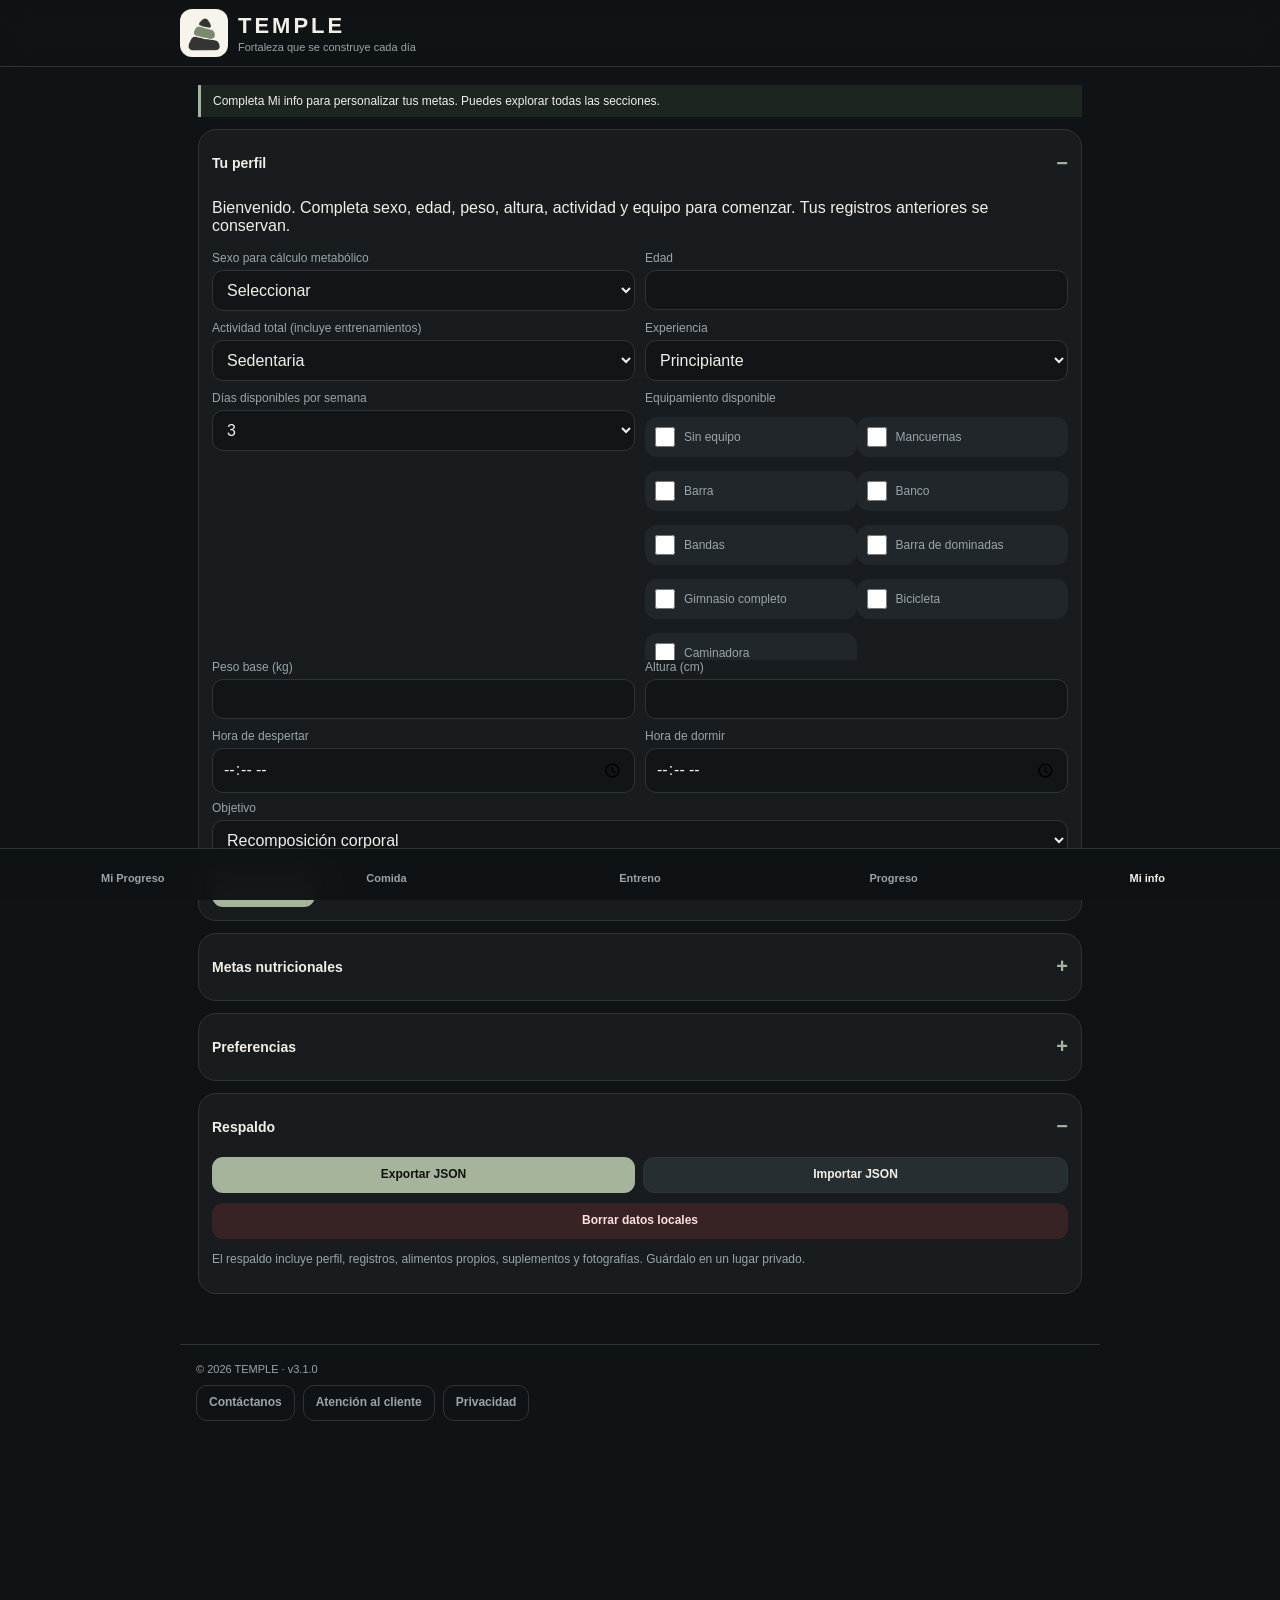
==== commit aa47efe2: "Add files via upload" ====
--- a/index.html
+++ b/index.html
@@ -6,7 +6,7 @@
 <meta name="theme-color" content="#101315">
 <link rel="manifest" href="manifest.json">
 <link rel="apple-touch-icon" href="icon-192.png">
-<title>RENACE v3.0</title>
+<title>TEMPLE</title>
 <style>
 :root{
   --bg:#101315;--card:#181c1e;--card2:#202629;--card3:#14181a;--line:#2d3539;
@@ -48,11 +48,11 @@
 .pill{display:inline-block;border-radius:999px;background:#2c342f;color:#dce8d8;padding:4px 8px;font-size:10px}
 @media(min-width:760px){main{padding:18px}.grid4{grid-template-columns:repeat(4,1fr)}}
 </style>
-</head>
+<link rel="stylesheet" href="experience.css"><link rel="icon" href="icon-192.png"></head>
 <body>
-<header><div class="brand"><img src="logo.svg"><div><h1>RENACE v3.0</h1><p>Nuevo inicio · nutrición, fuerza, constancia y progreso</p></div></div></header>
-
-<main>
+<header><div class="brand"><img src="logo.png"><div><h1>TEMPLE</h1><p>Fortaleza que se construye cada día</p></div></div></header>
+
+<main><div id="statusMessage" role="status" aria-live="polite"></div>
 <!-- HOY -->
 <section id="hoy" class="section active">
   <div class="card">
@@ -137,10 +137,10 @@
   <div class="card">
     <h2>Menú semanal sugerido</h2>
     <div class="row">
-      <div><label>Tipo de día</label><select id="menuDayType"><option value="train">Entrenamiento</option><option value="rest">Descanso</option></select></div>
+      <div><label>Tipo de día</label><select id="menuDayType"><option value="auto">Según sesión de hoy</option><option value="train">Entrenamiento</option><option value="rest">Descanso</option></select></div>
       <div><label>Preferencia</label><select id="menuPreference"><option value="balanced">Balanceado</option><option value="simple">Muy simple</option><option value="portable">Portable / trabajo</option></select></div>
     </div>
-    <button style="margin-top:10px" onclick="generateMenu()">Generar menú semanal</button>
+    <button style="margin-top:10px" onclick="generateMenu()">Generar menú diario</button>
     <div id="menuOutput" class="reportbox" style="margin-top:10px"></div>
   </div>
 
@@ -172,9 +172,9 @@
   <div class="card">
     <h2>Cronómetro de descanso</h2>
     <div class="timer" id="timerTxt">01:30</div>
-    <div class="timerBtns">
+    <div class="timerBtns"><label for="restDuration">Descanso</label><select id="restDuration" onchange="setTimer(+this.value)"><option value="15">15 s</option><option value="20">20 s</option><option value="25">25 s</option><option value="30">30 s</option><option value="35">35 s</option><option value="40">40 s</option><option value="45">45 s</option><option value="50">50 s</option><option value="55">55 s</option><option value="60">60 s</option></select>
       <button class="secondary mini" onclick="setTimer(45)">45 s</button><button class="secondary mini" onclick="setTimer(60)">60 s</button>
-      <button class="secondary mini" onclick="setTimer(90)">90 s</button>
+      <button class="secondary mini" onclick="setTimer(15)">15 s</button>
       <button class="secondary mini" onclick="setTimer(30)">30 s</button>
       <button class="mini" onclick="toggleTimer()" id="timerBtn">Iniciar</button>
     </div>
@@ -289,7 +289,7 @@
     <p class="small">Las fotos no se incluyen en el JSON para mantener el respaldo ligero. Los datos del perfil y registros sí.</p>
   </div>
 </section>
-</main>
+</main><footer><span>© <span id="copyrightYear"></span> TEMPLE · <span id="appVersion"></span></span><div><button onclick="openSupport('contact')">Contáctanos</button><button onclick="openSupport('help')">Atención al cliente</button><button onclick="openSupport('privacy')">Privacidad</button></div></footer><dialog id="supportDialog"><div id="supportContent"></div><button onclick="closeSupport()">Cerrar</button></dialog>
 
 <div class="nav">
   <button class="active" data-tab="hoy">Mi Progreso</button>
@@ -299,4 +299,4 @@
   <button data-tab="datos">Mi info</button>
 </div>
 
-<script src="core.js"></script><script src="app.js"></script><script src="upgrade.js"></script></body></html>+<script src="config.js"></script><script src="core.js"></script><script src="app.js"></script><script src="upgrade.js"></script><script src="experience.js"></script><script src="bootstrap.js"></script></body></html>
--- a/experience.css
+++ b/experience.css
@@ -0,0 +1 @@
+:root{--sage:#a5b49a}button{padding:8px 12px;font-size:12px;line-height:1.3;min-height:36px;width:auto;max-width:100%}.nav button{min-height:44px;padding:8px 4px}input,select,textarea{font-size:16px}.brand img{width:48px;height:48px;object-fit:contain;background:#f7f4eb;border-radius:12px}.brand h1{font-size:22px;letter-spacing:3px}.brand p{font-size:11px}footer{max-width:920px;margin:20px auto 0;padding:18px 16px 95px;color:var(--muted);font-size:11px;border-top:1px solid var(--line)}footer div{display:flex;flex-wrap:wrap;gap:8px;margin-top:10px}footer button{background:transparent;color:var(--muted);border:1px solid var(--line)}#statusMessage:not(:empty){border-left:3px solid var(--sage);padding:9px 12px;margin-bottom:12px;font-size:12px;background:#1c2520}#sDays{display:flex;gap:7px;flex-wrap:wrap;margin:8px 0}#sDays label{display:flex;gap:4px;align-items:center;width:auto;white-space:nowrap;font-size:12px}#sDays input{margin:0;flex-shrink:0}.recoveryGrid,.finishGrid{display:grid;grid-template-columns:repeat(2,minmax(0,1fr));gap:10px}.finishGrid>div{background:#1d2426;padding:10px;border-radius:10px;min-width:0}#discomfortControls{display:contents}#trainingNotes{min-height:68px}.card{padding:13px}.card > summary{display:flex;justify-content:space-between;align-items:center;gap:8px;cursor:pointer;list-style:none;font-size:14px;font-weight:650;min-height:40px}.card > summary:after{content:'−';font-size:20px;color:var(--sage)}.card:not([open]) > summary:after{content:'+'}.card[open] > summary{margin-bottom:10px}.card > summary::-webkit-details-marker{display:none}.sessionSuggestion{border-left:3px solid var(--sage);padding:10px;background:#18241e;margin:12px 0}.cumulative{font-size:12px;color:var(--muted);line-height:1.6}.timerBtns{display:flex;gap:8px;align-items:center;flex-wrap:wrap}.timerBtns select{width:85px;padding:6px}.grid2{gap:10px}dialog{max-width:480px;width:calc(100% - 32px);color:var(--text);background:#192021;border:1px solid #4e6053;border-radius:16px;padding:20px}dialog::backdrop{background:#000a}dialog a{color:var(--sage)}.menuMeal{padding:10px 0;border-bottom:1px solid #39423c}.menuMeal h3{font-size:13px;margin:0 0 5px}.menuMeal p{font-size:12px;margin:5px 0}.actionRow{display:flex;flex-wrap:wrap;gap:8px}#menuOutput{white-space:normal}.finishGrid .notes{grid-column:auto}#globalStats{margin-top:8px}#foodCategory{margin-bottom:8px}.copyright{display:block}@media(max-width:360px){.finishGrid,.recoveryGrid{gap:6px}.finishGrid>div{padding:7px}}@media(prefers-reduced-motion:reduce){*{animation:none!important;transition:none!important}}
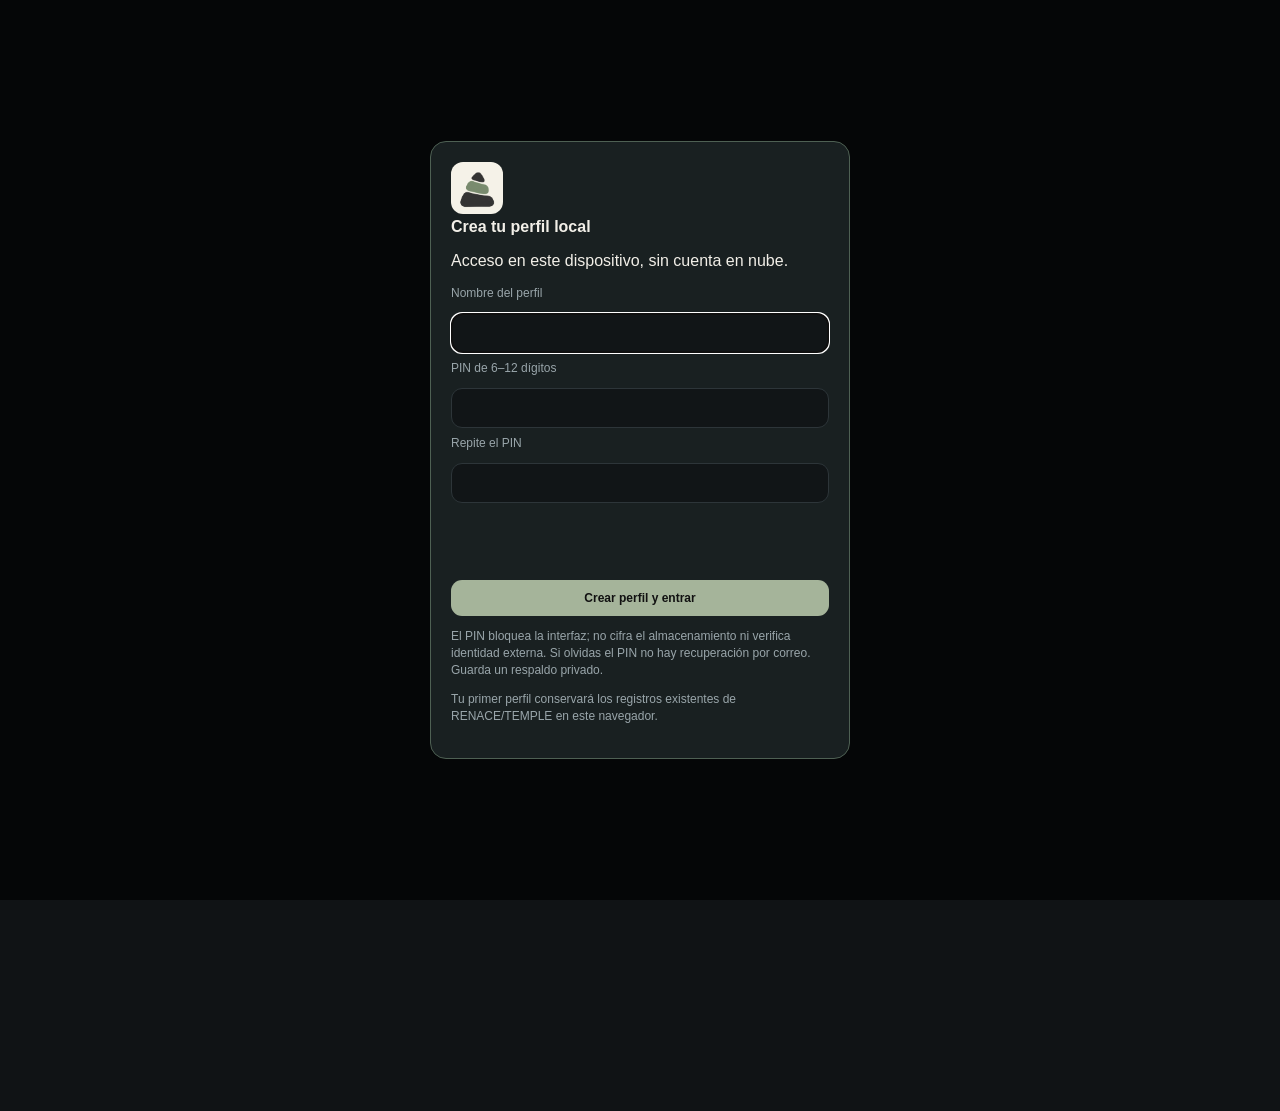
==== commit fe2185da: "Add files via upload" ====
--- a/index.html
+++ b/index.html
@@ -48,11 +48,11 @@
 .pill{display:inline-block;border-radius:999px;background:#2c342f;color:#dce8d8;padding:4px 8px;font-size:10px}
 @media(min-width:760px){main{padding:18px}.grid4{grid-template-columns:repeat(4,1fr)}}
 </style>
-<link rel="stylesheet" href="experience.css"><link rel="icon" href="icon-192.png"></head>
-<body>
+<link rel="stylesheet" href="experience.css"><link rel="icon" href="icon-192.png"><link rel="stylesheet" href="account-history.css"><link rel="stylesheet" href="anatomy.css"></head>
+<body class="auth-pending">
 <header><div class="brand"><img src="logo.png"><div><h1>TEMPLE</h1><p>Fortaleza que se construye cada día</p></div></div></header>
 
-<main><div id="statusMessage" role="status" aria-live="polite"></div>
+<main><section class="datebar"><label for="entryDate">Fecha de registro</label><input id="entryDate" type="date" onchange="changeEntryDate(this.value)"><button onclick="changeEntryDate(isoToday())">Hoy</button><span id="dateContext"></span></section><div id="statusMessage" role="status" aria-live="polite"></div>
 <!-- HOY -->
 <section id="hoy" class="section active">
   <div class="card">
@@ -137,7 +137,7 @@
   <div class="card">
     <h2>Menú semanal sugerido</h2>
     <div class="row">
-      <div><label>Tipo de día</label><select id="menuDayType"><option value="auto">Según sesión de hoy</option><option value="train">Entrenamiento</option><option value="rest">Descanso</option></select></div>
+      <div><label>Tipo de día</label><select id="menuDayType"><option value="auto">Según sesión elegida</option><option value="train">Entrenamiento</option><option value="rest">Descanso</option></select></div>
       <div><label>Preferencia</label><select id="menuPreference"><option value="balanced">Balanceado</option><option value="simple">Muy simple</option><option value="portable">Portable / trabajo</option></select></div>
     </div>
     <button style="margin-top:10px" onclick="generateMenu()">Generar menú diario</button>
@@ -155,7 +155,7 @@
   </div>
 
   <div class="card">
-    <h2>Sesión de hoy</h2>
+    <h2>Sesión del día elegido</h2>
     <div class="row">
       <div><label>Sesión</label><select id="workoutSelect" onchange="changeWorkout()">
         <option value="">Descanso / movilidad</option>
@@ -299,4 +299,4 @@
   <button data-tab="datos">Mi info</button>
 </div>
 
-<script src="config.js"></script><script src="core.js"></script><script src="app.js"></script><script src="upgrade.js"></script><script src="experience.js"></script><script src="bootstrap.js"></script></body></html>+<dialog id="identityDialog" aria-labelledby="identityTitle"></dialog><dialog id="exerciseDialog"><div id="exerciseDetail"></div><button onclick="document.getElementById('exerciseDialog').close()">Cerrar guía</button></dialog><script src="config.js"></script><script src="core.js"></script><script src="app.js"></script><script src="upgrade.js"></script><script src="experience.js"></script><script src="media-data.js"></script><script src="library.js"></script><script src="anatomy-data.js"></script><script src="anatomy.js"></script><script src="account-history.js"></script><script src="identity.js"></script><script src="feedback.js"></script><script src="bootstrap.js"></script></body></html>
--- a/account-history.css
+++ b/account-history.css
@@ -0,0 +1,7 @@
+body.auth-pending>header,body.auth-pending>main,body.auth-pending>footer,body.auth-pending>.nav{visibility:hidden;pointer-events:none}#identityDialog{max-width:420px}#identityDialog form{display:grid;gap:8px}.identityLogo{width:52px;height:52px;background:#f5f2e8;border-radius:12px;object-fit:contain}#identityError{color:#f3ada4;min-height:1em;font-size:12px}.identityBar{display:flex;align-items:center;gap:8px;justify-content:flex-end;font-size:12px;max-width:920px;margin:8px auto 0}.datebar{display:flex;flex-wrap:wrap;gap:8px;align-items:center;background:#1c2521;padding:10px;border-radius:12px;margin-bottom:12px}.datebar label{width:auto;margin:0}.datebar input{width:155px;padding:7px}.datebar span{width:100%;font-size:12px;color:var(--muted)}.editingPast .datebar{border:1px solid #d5b879}#supplementEditorLabel{font-size:12px;color:var(--sage)}.suppHistory{font-size:12px;white-space:pre-line}.exerciseGuide{margin-top:9px;border-top:1px solid #3c4840;padding-top:8px}.exerciseGuide img{width:100%;max-width:300px;height:170px;object-fit:contain;background:#fff;border-radius:8px}.exerciseGuide p{font-size:12px}.exerciseImages{display:flex;gap:8px;flex-wrap:wrap}.exerciseImages img{max-width:100%;width:240px;max-height:300px;object-fit:contain;background:#fff;border-radius:8px}.exerciseCredit{font-size:10px;color:var(--muted)}#exerciseDialog{max-width:640px;max-height:90vh;overflow:auto}
+/* 3.2.1: responsive controls and immediate input acknowledgement. */
+button,summary{-webkit-tap-highlight-color:rgba(165,180,154,.35);touch-action:manipulation;cursor:pointer;transition:background-color .12s,box-shadow .12s,transform .12s}button:active,button.isPressed{filter:brightness(1.25);box-shadow:0 0 0 3px #d3e4bf;transform:translateY(1px)}button:focus-visible,summary:focus-visible{outline:3px solid #d3e4bf;outline-offset:3px}button:disabled{opacity:.6;cursor:wait}button{white-space:normal;overflow-wrap:anywhere}.row{flex-wrap:wrap}.row>*{min-width:0;flex-basis:120px}.grid2,.grid3,.grid4{grid-template-columns:repeat(2,minmax(0,1fr))}.grid2>*,.grid3>*,.grid4>*,.finishGrid>*,.ringwrap>*{min-width:0}.setrow{grid-template-columns:repeat(3,minmax(0,1fr))}.setrow>span{grid-column:1/-1;font-size:11px}.identityBar{flex-wrap:wrap;justify-content:space-between}.identityBar span{overflow-wrap:anywhere}.identityBar button{flex:0 1 auto}.datebar input{max-width:100%;min-width:0}.datebar button{flex-shrink:0}dialog{color:var(--txt);max-height:85vh;max-height:85dvh;overflow:auto}#identityDialog{margin:auto}#identityDialog>button{margin-top:12px}#identityProgress{min-height:1.3em;margin:0;font-size:13px;color:var(--sage)}.dialogFallback[open]{display:block;position:fixed;inset:4vh 0 auto;z-index:1000;box-shadow:0 0 0 100vmax #000b}#actionFeedback{position:fixed;left:50%;transform:translateX(-50%);bottom:calc(90px + env(safe-area-inset-bottom));z-index:100;max-width:calc(100vw - 24px);width:max-content;padding:10px 14px;border:1px solid #a5b49a;border-radius:12px;background:#243229;color:#fff;font-size:13px;pointer-events:none;box-shadow:0 4px 18px #0008}#actionFeedback:empty{display:none}.auth-pending #actionFeedback{display:none}.nav button.active{background:#2a392f;box-shadow:inset 0 2px #a5b49a}.nav{gap:3px}.nav button{min-width:0;overflow-wrap:normal}
+@media(max-width:480px){.ringwrap{grid-template-columns:1fr}.ring{margin:auto}.grid3{grid-template-columns:minmax(0,1fr)}.identityBar{gap:6px}.brand p{max-width:230px}.datebar{align-items:center}.datebar label{flex-basis:100%}.photoGrid{grid-template-columns:repeat(2,minmax(0,1fr))}.weekgrid{gap:3px}.daydot{padding:8px 1px}.daydot b{font-size:11px}header{position:relative}.foodrow,.histrow{grid-template-columns:minmax(0,1fr) auto}.foodrow>*:last-child,.histrow>*:last-child{grid-column:2}.finishGrid{grid-template-columns:repeat(2,minmax(0,1fr))}}
+@media(prefers-reduced-motion:reduce){button,summary{transition:none}button:active,button.isPressed{transform:none}}
+
+summary:active{background:#28372d;border-radius:8px}
--- a/anatomy.css
+++ b/anatomy.css
@@ -0,0 +1,4 @@
+#exerciseDialog{max-width:850px;width:calc(100% - 24px);max-height:92vh;max-height:92dvh;padding:18px}.anatomyEyebrow{font-size:10px;letter-spacing:1.7px;color:#b1c2a4;margin:0 0 8px}.anatomyGuide h2{font-size:20px;margin:0 0 14px}.anatomyMuscles{font-size:13px;line-height:1.6;margin:0 0 12px}.anatomyLegend{display:flex;flex-wrap:wrap;gap:8px 18px;font-size:11px;margin-bottom:12px}.anatomyLegend span{display:flex;gap:7px;align-items:center}.muscleSwatch{width:12px;height:12px;border-radius:4px;background:#c95d55}.arrowSwatch{color:#a6b495;font-size:21px;font-style:normal}.anatomyZoom{display:flex;align-items:center;gap:12px;font-size:12px}.anatomyZoom select{width:95px;min-height:42px}.anatomyViewport{max-width:100%;max-height:65vh;max-height:65dvh;overflow:auto;background:#f5f2e8;border-radius:12px;overscroll-behavior:contain}.anatomyCanvas{width:100%;min-width:100%;}.anatomyFrame{position:relative;width:100%;aspect-ratio:2 / 1;overflow:hidden;background:#f5f2e8}.anatomyFrame img{display:block;position:absolute;left:0;width:100%;max-width:none;max-height:none;height:auto;margin:0;border:0}.anatomyPhases{display:grid;grid-template-columns:repeat(2,minmax(0,1fr));gap:12px;padding:12px;color:#323e36;background:#eae8dd;font-size:12px;line-height:1.4}.anatomyPhases b{display:block;color:#677b60;font-size:11px;margin-bottom:3px}.anatomyGuide h3{margin-top:18px}.anatomyGuide ol{padding-left:22px;font-size:14px;line-height:1.6}.anatomyGuide li{margin:8px 0}.anatomyNote{padding:10px;border-left:3px solid #a5b49a;background:#253128;font-size:12px;line-height:1.5}.anatomyGuide details{border-top:1px solid #485746;padding:12px 0;margin-top:14px;font-size:12px;line-height:1.6}.anatomyGuide summary{cursor:pointer;font-weight:600;min-height:36px}.anatomyViewport:focus-visible{outline:3px solid #b1c2a4;outline-offset:2px}@media(max-width:480px){#exerciseDialog{padding:14px}.anatomyPhases{padding:10px;gap:10px;font-size:11px}.anatomyGuide h2{font-size:18px}}
+.anatomyCatalogue{display:grid;grid-template-columns:repeat(2,minmax(0,1fr));gap:8px}.anatomyCatalogue button{font-size:12px;min-height:44px;text-align:left;background:#2b3b2e;color:#e4ecde;border:1px solid #53684a}.anatomyCatalogueButton{margin-top:12px}.anatomySequence{display:block;font-size:11px;letter-spacing:1px;color:#718468;text-align:center;background:#f5f2e8;padding:4px}.anatomyGuide .allGuides{margin:14px 0 0}
+
+.anatomyCatalogue button{padding:0;overflow:hidden;display:flex;flex-direction:column}.anatomyThumb{display:block;flex-shrink:0;border-radius:8px 8px 0 0}.anatomyCardTitle{padding:10px;display:block;line-height:1.4}
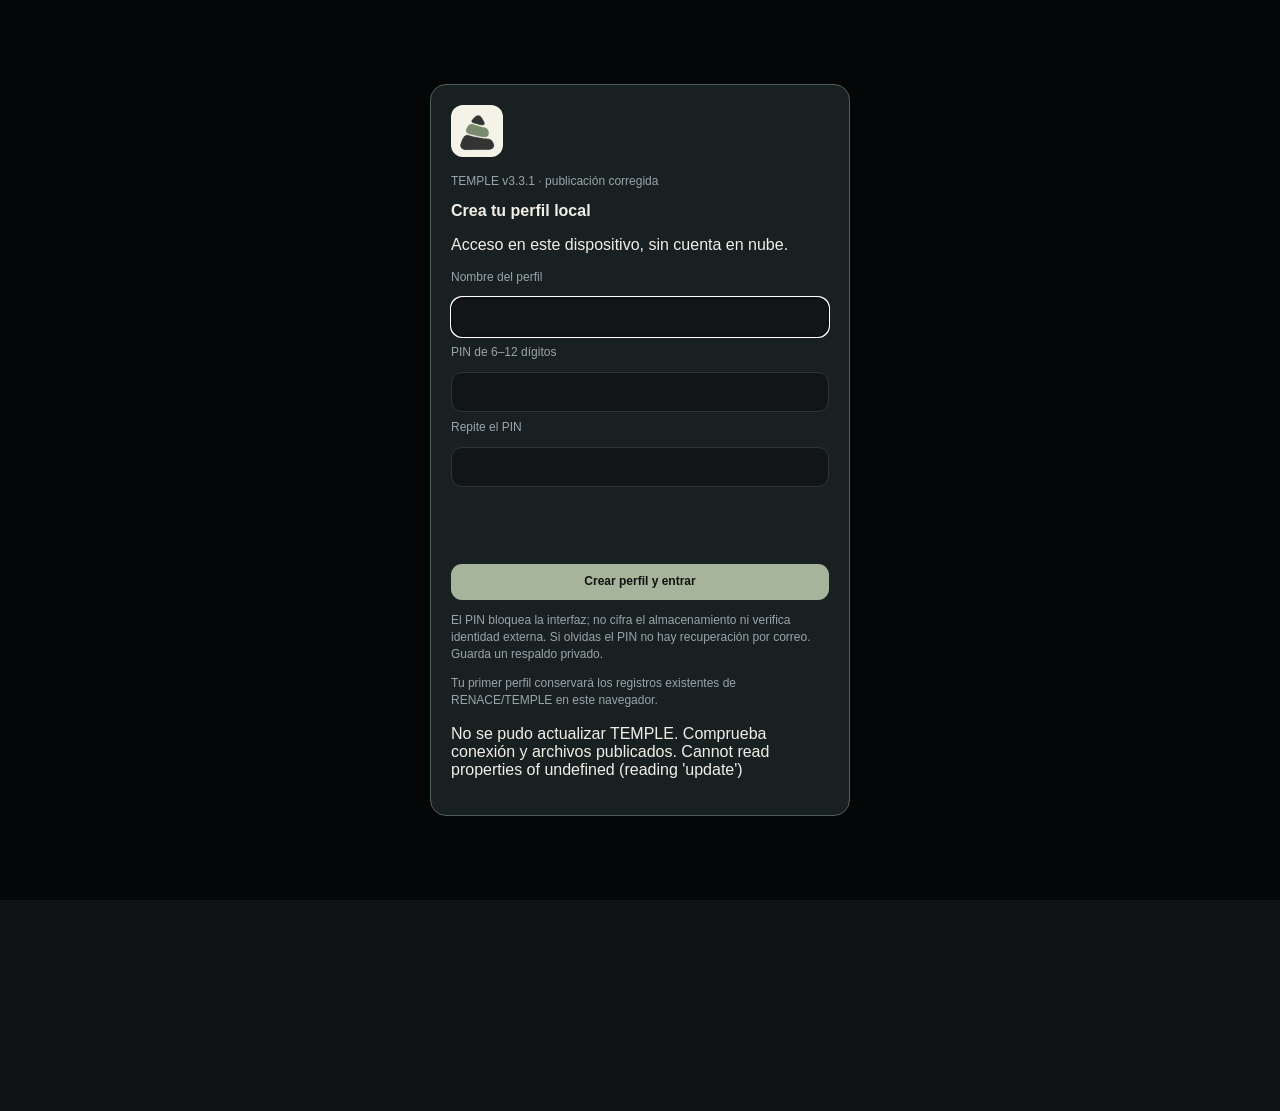
==== commit b798ae4c: "Add files via upload" ====
--- a/index.html
+++ b/index.html
@@ -2,6 +2,7 @@
 <html lang="es">
 <head>
 <meta charset="utf-8">
+<meta name="temple-build" content="3.3.1">
 <meta name="viewport" content="width=device-width, initial-scale=1, viewport-fit=cover">
 <meta name="theme-color" content="#101315">
 <link rel="manifest" href="manifest.json">
@@ -48,8 +49,8 @@
 .pill{display:inline-block;border-radius:999px;background:#2c342f;color:#dce8d8;padding:4px 8px;font-size:10px}
 @media(min-width:760px){main{padding:18px}.grid4{grid-template-columns:repeat(4,1fr)}}
 </style>
-<link rel="stylesheet" href="experience.css"><link rel="icon" href="icon-192.png"><link rel="stylesheet" href="account-history.css"><link rel="stylesheet" href="anatomy.css"></head>
-<body class="auth-pending">
+<link rel="stylesheet" href="experience.css?v=3.3.1"><link rel="icon" href="icon-192.png"><link rel="stylesheet" href="account-history.css?v=3.3.1"><link rel="stylesheet" href="anatomy.css?v=3.3.1"></head>
+<body class="auth-pending" data-temple-build="3.3.1">
 <header><div class="brand"><img src="logo.png"><div><h1>TEMPLE</h1><p>Fortaleza que se construye cada día</p></div></div></header>
 
 <main><section class="datebar"><label for="entryDate">Fecha de registro</label><input id="entryDate" type="date" onchange="changeEntryDate(this.value)"><button onclick="changeEntryDate(isoToday())">Hoy</button><span id="dateContext"></span></section><div id="statusMessage" role="status" aria-live="polite"></div>
@@ -299,4 +300,4 @@
   <button data-tab="datos">Mi info</button>
 </div>
 
-<dialog id="identityDialog" aria-labelledby="identityTitle"></dialog><dialog id="exerciseDialog"><div id="exerciseDetail"></div><button onclick="document.getElementById('exerciseDialog').close()">Cerrar guía</button></dialog><script src="config.js"></script><script src="core.js"></script><script src="app.js"></script><script src="upgrade.js"></script><script src="experience.js"></script><script src="media-data.js"></script><script src="library.js"></script><script src="anatomy-data.js"></script><script src="anatomy.js"></script><script src="account-history.js"></script><script src="identity.js"></script><script src="feedback.js"></script><script src="bootstrap.js"></script></body></html>+<dialog id="identityDialog" aria-labelledby="identityTitle"></dialog><dialog id="exerciseDialog"><div id="exerciseDetail"></div><button onclick="document.getElementById('exerciseDialog').close()">Cerrar guía</button></dialog><script src="config.js?v=3.3.1"></script><script src="core.js?v=3.3.1"></script><script src="app.js?v=3.3.1"></script><script src="upgrade.js?v=3.3.1"></script><script src="experience.js?v=3.3.1"></script><script src="media-data.js?v=3.3.1"></script><script src="library.js?v=3.3.1"></script><script src="anatomy-data.js?v=3.3.1"></script><script src="anatomy.js?v=3.3.1"></script><script src="account-history.js?v=3.3.1"></script><script src="identity.js?v=3.3.1"></script><script src="feedback.js?v=3.3.1"></script><script src="bootstrap.js?v=3.3.1"></script><script src="updates.js?v=3.3.1"></script></body></html>
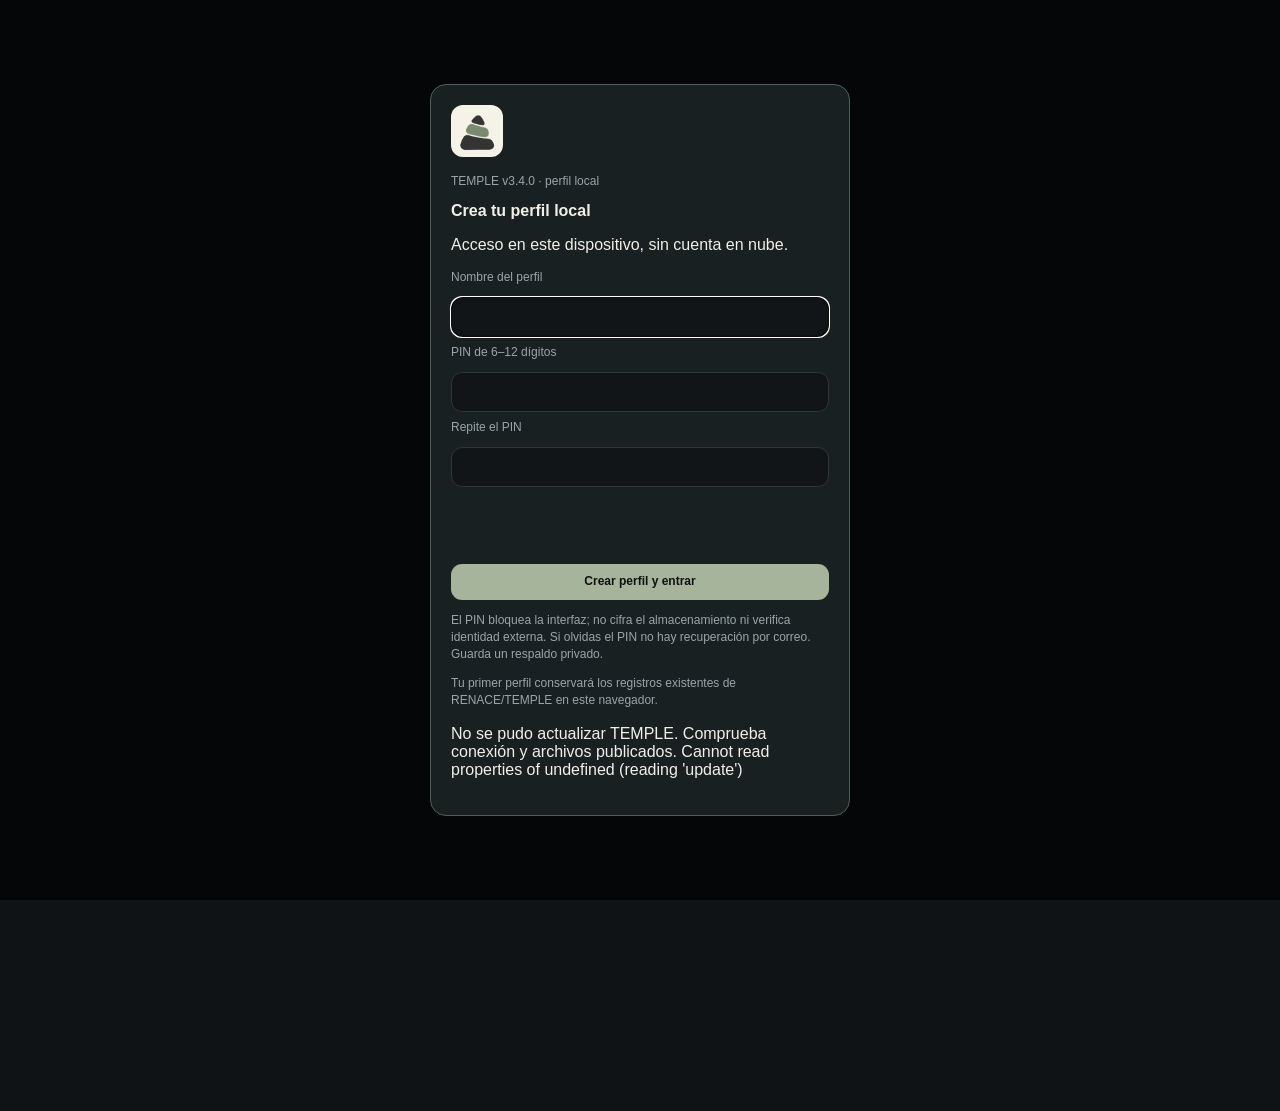
==== commit e7779045: "Add files via upload" ====
--- a/index.html
+++ b/index.html
@@ -2,7 +2,7 @@
 <html lang="es">
 <head>
 <meta charset="utf-8">
-<meta name="temple-build" content="3.3.1">
+<meta name="temple-build" content="3.4.0">
 <meta name="viewport" content="width=device-width, initial-scale=1, viewport-fit=cover">
 <meta name="theme-color" content="#101315">
 <link rel="manifest" href="manifest.json">
@@ -49,8 +49,8 @@
 .pill{display:inline-block;border-radius:999px;background:#2c342f;color:#dce8d8;padding:4px 8px;font-size:10px}
 @media(min-width:760px){main{padding:18px}.grid4{grid-template-columns:repeat(4,1fr)}}
 </style>
-<link rel="stylesheet" href="experience.css?v=3.3.1"><link rel="icon" href="icon-192.png"><link rel="stylesheet" href="account-history.css?v=3.3.1"><link rel="stylesheet" href="anatomy.css?v=3.3.1"></head>
-<body class="auth-pending" data-temple-build="3.3.1">
+<link rel="stylesheet" href="experience.css?v=3.4.0"><link rel="icon" href="icon-192.png"><link rel="stylesheet" href="account-history.css?v=3.4.0"><link rel="stylesheet" href="anatomy.css?v=3.4.0"><link rel="stylesheet" href="temple340.css?v=3.4.0"></head>
+<body class="auth-pending" data-temple-build="3.4.0">
 <header><div class="brand"><img src="logo.png"><div><h1>TEMPLE</h1><p>Fortaleza que se construye cada día</p></div></div></header>
 
 <main><section class="datebar"><label for="entryDate">Fecha de registro</label><input id="entryDate" type="date" onchange="changeEntryDate(this.value)"><button onclick="changeEntryDate(isoToday())">Hoy</button><span id="dateContext"></span></section><div id="statusMessage" role="status" aria-live="polite"></div>
@@ -273,7 +273,7 @@
     <label style="margin-top:8px">Alimentos preferidos</label><div id="pPreferredFoods"></div>
     <label style="margin-top:8px">Notas de rutina / viajes</label><div id="travelFields" class="grid2"></div><label>Notas opcionales</label><textarea id="pNotes"></textarea>
     <div class="row" style="margin-top:8px">
-      <div><label>Última cafeína</label><input id="pCaffeineCutoff" type="time"></div>
+      
       <div><label>Semana actual del plan</label><input id="pCurrentWeek" type="number" min="1" max="12"></div>
     </div>
     <button style="margin-top:10px" onclick="saveProfile()">Guardar configuración</button>
@@ -297,7 +297,7 @@
   <button data-tab="comida">Comida</button>
   <button data-tab="entreno">Entreno</button>
   <button data-tab="progreso">Progreso</button>
-  <button data-tab="datos">Mi info</button>
+  <button data-tab="datos">Mi Temple</button>
 </div>
 
-<dialog id="identityDialog" aria-labelledby="identityTitle"></dialog><dialog id="exerciseDialog"><div id="exerciseDetail"></div><button onclick="document.getElementById('exerciseDialog').close()">Cerrar guía</button></dialog><script src="config.js?v=3.3.1"></script><script src="core.js?v=3.3.1"></script><script src="app.js?v=3.3.1"></script><script src="upgrade.js?v=3.3.1"></script><script src="experience.js?v=3.3.1"></script><script src="media-data.js?v=3.3.1"></script><script src="library.js?v=3.3.1"></script><script src="anatomy-data.js?v=3.3.1"></script><script src="anatomy.js?v=3.3.1"></script><script src="account-history.js?v=3.3.1"></script><script src="identity.js?v=3.3.1"></script><script src="feedback.js?v=3.3.1"></script><script src="bootstrap.js?v=3.3.1"></script><script src="updates.js?v=3.3.1"></script></body></html>+<dialog id="identityDialog" aria-labelledby="identityTitle"></dialog><dialog id="exerciseDialog"><div id="exerciseDetail"></div><button onclick="document.getElementById('exerciseDialog').close()">Cerrar guía</button></dialog><script src="config.js?v=3.4.0"></script><script src="core.js?v=3.4.0"></script><script src="app.js?v=3.4.0"></script><script src="upgrade.js?v=3.4.0"></script><script src="experience.js?v=3.4.0"></script><script src="media-data.js?v=3.4.0"></script><script src="library.js?v=3.4.0"></script><script src="anatomy-data.js?v=3.4.0"></script><script src="anatomy.js?v=3.4.0"></script><script src="account-history.js?v=3.4.0"></script><script src="identity.js?v=3.4.0"></script><script src="feedback.js?v=3.4.0"></script><script src="temple340.js?v=3.4.0"></script><script src="bootstrap.js?v=3.4.0"></script><script src="updates.js?v=3.4.0"></script></body></html>
--- a/temple340.css
+++ b/temple340.css
@@ -0,0 +1,3 @@
+[hidden]{display:none!important}#pPreferredFoods{display:block!important;max-height:420px!important;overflow:auto}.foodPreferenceGroup,.equipmentDisclosure{border:1px solid #414740;border-radius:12px;padding:10px;margin:8px 0}.foodPreferenceGroup summary,.equipmentDisclosure summary{cursor:pointer;font-weight:600;min-height:28px}.preferenceChoices{display:grid;grid-template-columns:repeat(2,minmax(0,1fr));gap:8px;padding-top:10px}.preferenceChoices label{overflow-wrap:anywhere}#preferredFoodSearch{margin:8px 0}.measurementNav{display:flex;gap:8px;flex-wrap:wrap;margin:12px 0}.measurementNav button{width:auto;flex:0 1 auto}.measurementNav button[aria-pressed=true]{outline:2px solid #aabea3}#measurementDialog,#premiumDialog{width:min(94vw,680px);max-height:88dvh;overflow:auto}.measurementFrame{position:relative;width:100%;aspect-ratio:1;overflow:hidden;border-radius:14px;background:#f2efe6}.measurementFrame img{position:absolute;width:300%;max-width:none;height:200%;object-fit:fill}.premiumLock{border-color:#aabea3}#pinChangeForm input{max-width:100%;box-sizing:border-box}#pinChangeStatus{min-height:1.4em}#membershipAction,#changePinButton{width:auto}#datos .grid2>*{min-width:0}@media(max-width:420px){.preferenceChoices{grid-template-columns:1fr}}
+
+#measurementDialog,#premiumDialog{max-width:680px}#measurementDialog .measurementFrame{max-width:420px;margin:0 auto}button[onclick^="showExerciseGuide("]::after,button[onclick="showAnatomyCatalogue()"]::after{content:' · Premium';font-size:.8em;opacity:.85}
